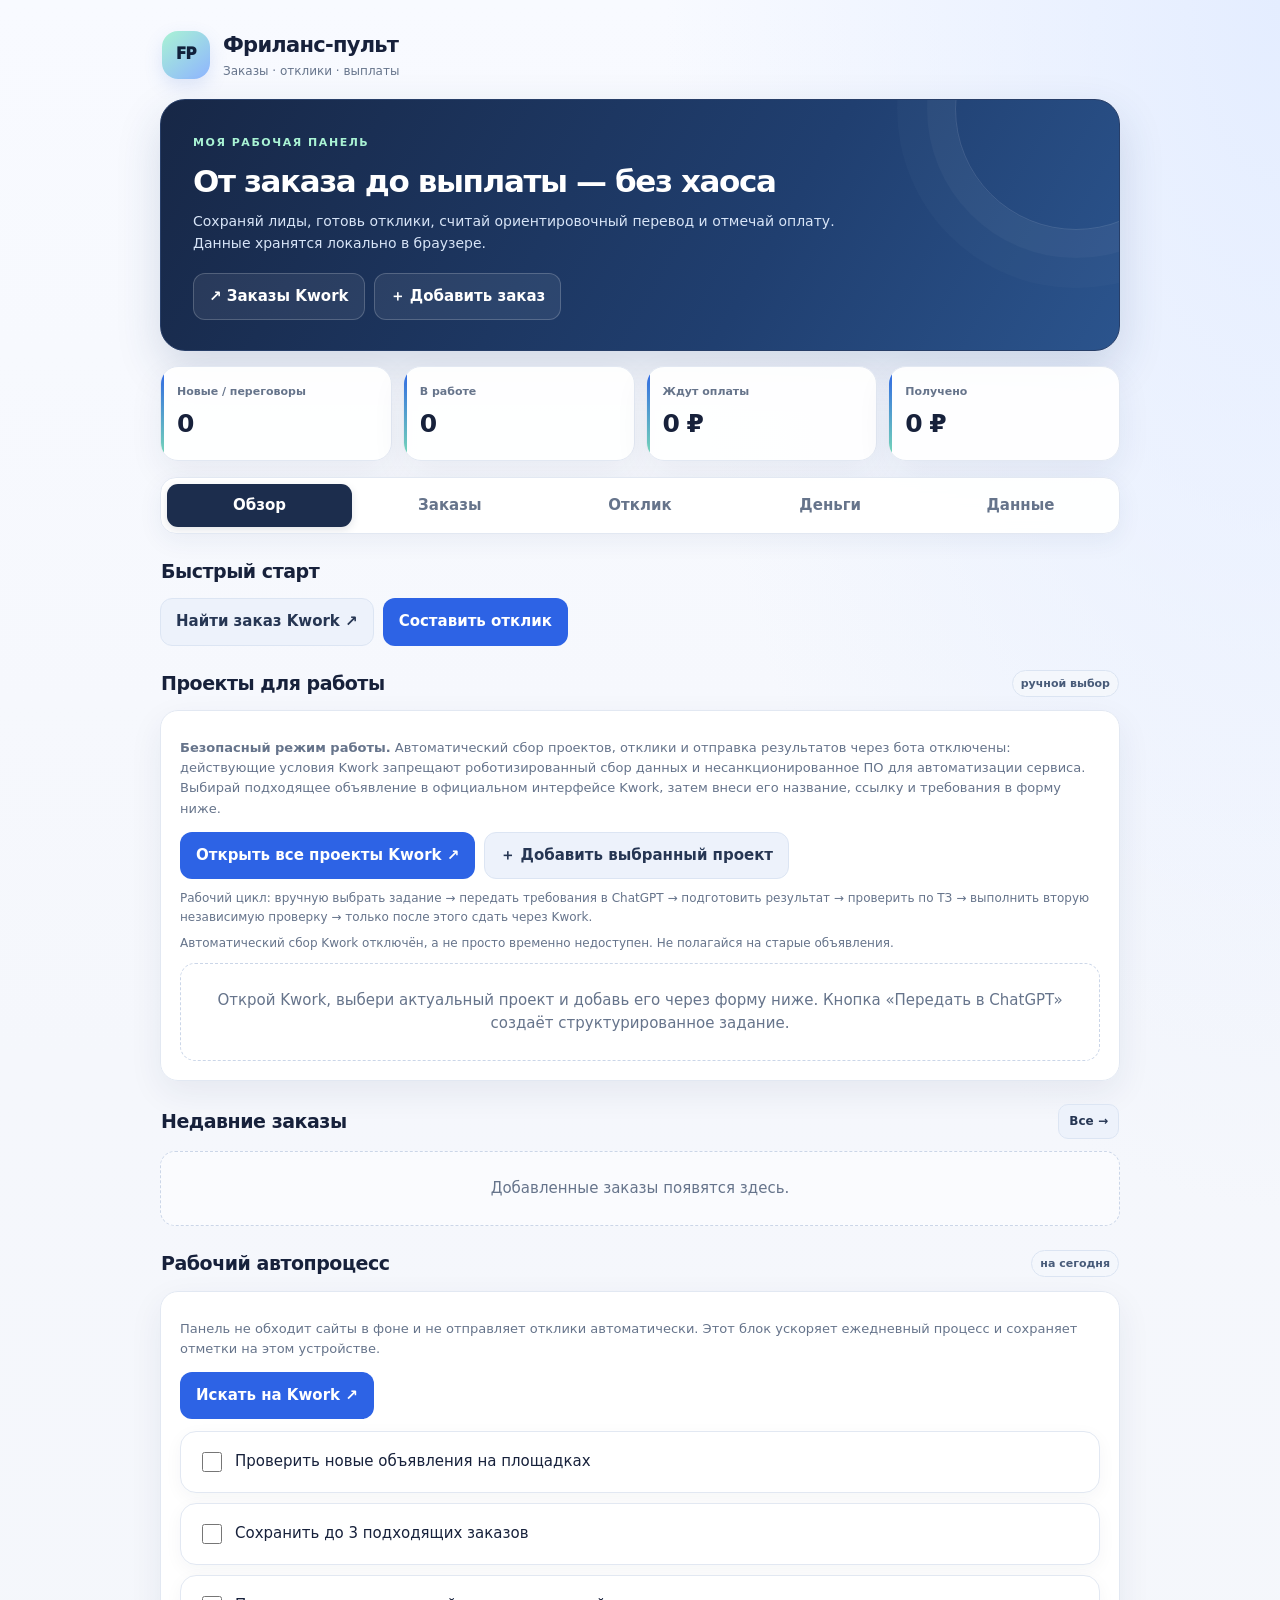
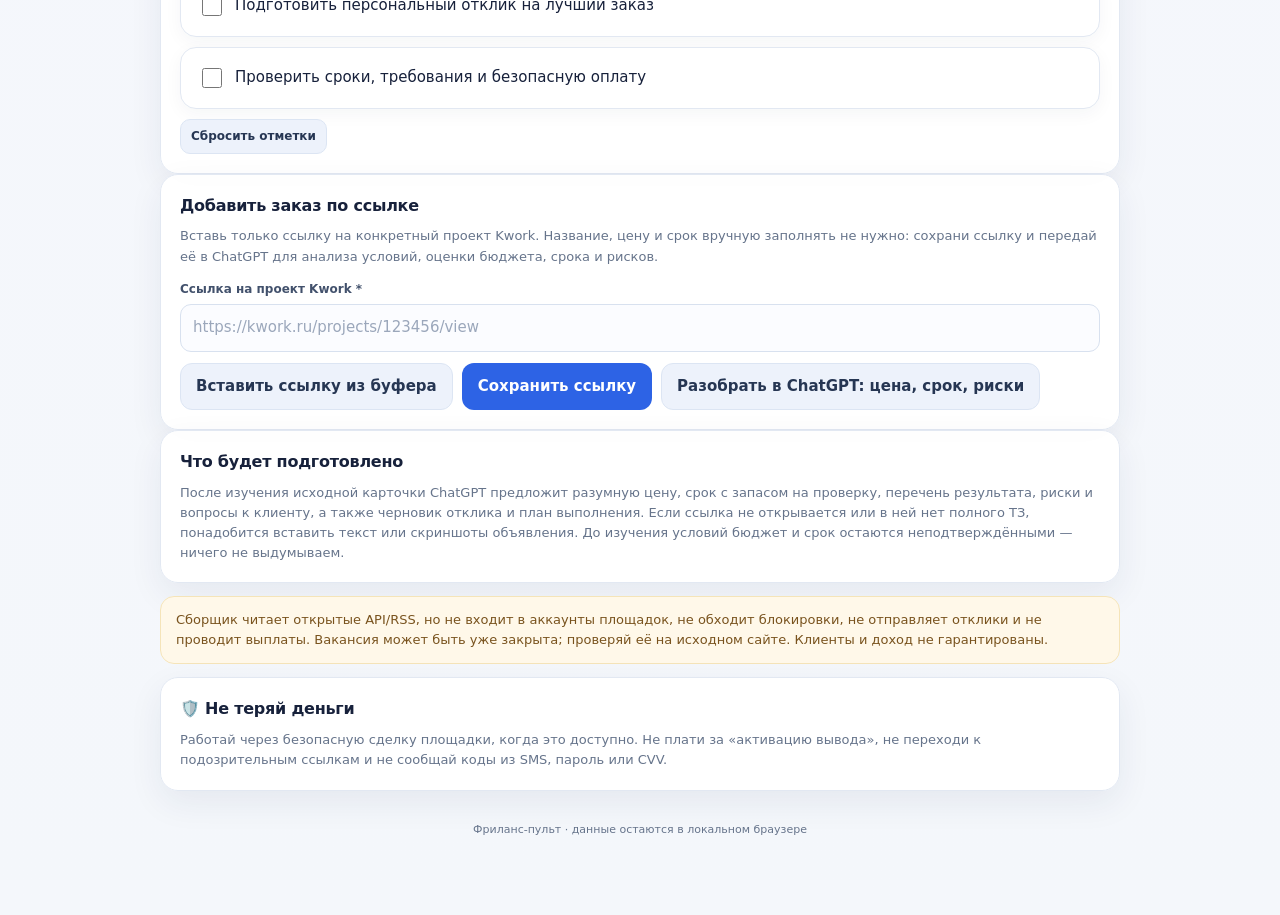
==== freelance-pult/index.html @ 87638623 "Make dashboard actions focus the link-only intake" ====
<!doctype html>
<html lang="ru"><head>
<meta charset="utf-8"><meta name="viewport" content="width=device-width,initial-scale=1,viewport-fit=cover">
<meta name="theme-color" content="#f5f7fc"><meta name="description" content="Локальный учет фриланс-заказов, откликов и выплат.">
<link rel="manifest" href="./manifest.webmanifest"><title>Фриланс-пульт</title>
<style>
:root{color-scheme:light;--bg:#f5f7fc;--line:#e2e8f2;--text:#17213b;--muted:#66748b;--accent:#2d63e5;--mint:#a9f3d4;--shadow:0 12px 34px rgba(25,42,78,.07)}
*{box-sizing:border-box}html{scroll-behavior:smooth}body{margin:0;background:radial-gradient(ellipse at 100% 0%,#e4edff 0,transparent 34%),linear-gradient(180deg,#f8faff 0%,var(--bg) 42%,#f4f7fb 100%);color:var(--text);font:15px/1.55 system-ui,-apple-system,BlinkMacSystemFont,"Segoe UI",sans-serif;padding:16px 16px 72px;-webkit-font-smoothing:antialiased}
.wrap{max-width:960px;margin:auto}header{display:flex;align-items:center;gap:13px;padding:5px 2px 19px}.logo{display:grid;place-items:center;background:linear-gradient(140deg,#a9f3d4,#8eb4ff);color:#11213c;font-weight:950;letter-spacing:-.04em;border-radius:16px;width:48px;height:48px;box-shadow:0 7px 18px #527bd52b}h1{font-size:21px;letter-spacing:-.035em;margin:0;font-weight:850}header small,.muted,.meta{color:var(--muted)}header small{display:block;font-size:12px}
.hero{position:relative;overflow:hidden;border:1px solid #273e68;background:linear-gradient(120deg,#172746 0%,#203f70 63%,#2b548d 100%);border-radius:25px;padding:clamp(20px,4vw,30px);color:#fff;box-shadow:0 18px 44px rgba(35,64,112,.17)}.hero:after{content:"";position:absolute;width:240px;height:240px;border-radius:50%;right:-78px;top:-112px;border:1px solid #ffffff20;box-shadow:0 0 0 28px #ffffff08,0 0 0 58px #ffffff05;pointer-events:none}.hero>*{position:relative;z-index:1}.hero small{color:var(--mint);letter-spacing:.14em;font-weight:850;font-size:11px}.hero h2{font-size:clamp(23px,4vw,31px);letter-spacing:-.045em;line-height:1.16;max-width:620px;margin:11px 0}.hero p{color:#d7e4f7;max-width:660px;margin:0 0 18px;font-size:14px}
.btn,button,a.btn{border:1px solid transparent;border-radius:12px;padding:11px 15px;background:var(--accent);color:#fff;font-weight:760;text-decoration:none;display:inline-flex;align-items:center;justify-content:center;gap:7px;cursor:pointer;min-height:42px;font:inherit;font-weight:760;transition:transform .16s ease,box-shadow .16s ease,background .16s ease}.btn:hover,button:hover,a.btn:hover{transform:translateY(-1px);box-shadow:0 6px 16px #1e3c7220}.secondary{background:#edf2fb!important;border:1px solid #dce5f3!important;color:#263653!important}.hero .secondary{background:#ffffff12!important;border-color:#ffffff32!important;color:#fff!important}.danger{background:#fff0f1!important;border:1px solid #ffd8dc!important;color:#a42a3b!important}.small{padding:7px 10px!important;min-height:33px!important;font-size:12px!important;border-radius:10px!important}.actions{display:flex;gap:9px;flex-wrap:wrap;align-items:center}
.stats{display:grid;grid-template-columns:repeat(4,1fr);gap:11px;margin:15px 0}.stat,.card{border:1px solid var(--line);background:rgba(255,255,255,.94);border-radius:18px;padding:16px;min-width:0;box-shadow:var(--shadow)}.stat{position:relative;overflow:hidden}.stat:before{content:"";position:absolute;left:0;top:0;bottom:0;width:3px;background:linear-gradient(180deg,var(--accent),#79dcb6)}.stat small{display:block;font-size:11px;font-weight:700;color:var(--muted)}.stat b{display:block;font-size:clamp(19px,3vw,25px);letter-spacing:-.04em;margin-top:5px;overflow-wrap:anywhere}
.nav{display:flex;gap:5px;overflow:auto;position:sticky;top:7px;z-index:5;background:#fffffff0;backdrop-filter:blur(14px);border:1px solid #e2e8f2;border-radius:16px;padding:6px;margin:16px 0 19px;box-shadow:0 7px 24px #263d6810;scrollbar-width:none}.nav::-webkit-scrollbar{display:none}.nav button{background:transparent;color:var(--muted);white-space:nowrap;flex:1;padding:10px 8px;border-radius:11px;font-weight:760;min-height:40px;border:0}.nav button.active{background:#1c2d4d;color:#fff;box-shadow:0 3px 8px #17274620}.page{display:none}.page.active{display:block;animation:fadeIn .22s ease both}@keyframes fadeIn{from{opacity:.65;transform:translateY(3px)}to{opacity:1;transform:translateY(0)}}
.heading{display:flex;justify-content:space-between;align-items:center;gap:10px;margin:23px 1px 12px}.heading h2{font-size:19px;letter-spacing:-.025em;margin:0;font-weight:820}.card h3{font-size:16px;letter-spacing:-.015em;margin:0 0 8px}.card p{font-size:13px;color:var(--muted);margin:8px 0 13px}.card p:last-child{margin-bottom:0}.field{display:flex;flex-direction:column;gap:6px;margin:11px 0}.field label{font-size:12px;font-weight:800;color:#42516c}
input,select,textarea{width:100%;padding:11px 12px;border-radius:11px;border:1px solid #d8e1ef;background:#fbfcff;color:var(--text);font:inherit;min-width:0;outline:none;transition:border-color .15s,box-shadow .15s}input::placeholder,textarea::placeholder{color:#9ba7bb}input:focus,select:focus,textarea:focus{border-color:#6a91ef;box-shadow:0 0 0 3px #2d63e51c;background:white}input[type=checkbox]{accent-color:var(--accent)}textarea{min-height:110px;resize:vertical}.row{display:grid;grid-template-columns:1fr 1fr;gap:12px}
.list{display:grid;gap:10px}.item{border:1px solid var(--line);background:#fff;border-radius:16px;padding:15px;box-shadow:0 5px 18px rgba(25,42,78,.045)}.item h3{margin:0 0 4px;font-size:15px;line-height:1.42;letter-spacing:-.015em}.item p{font-size:13px;color:var(--muted);margin:10px 0}.top{display:flex;justify-content:space-between;gap:10px;align-items:flex-start}.meta{font-size:12px;line-height:1.5}.badge{display:inline-flex;align-items:center;border:1px solid #dbe4f2;border-radius:99px;background:#f4f7fc;color:#485b79;font-size:11px;font-weight:750;padding:4px 8px;white-space:nowrap}.note{font-size:13px;color:#79531e;background:#fff8e9;border:1px solid #f5e4b9;border-radius:14px;padding:13px 15px;margin:13px 0}.good{color:#176345;background:#eafaf3;border:1px solid #bcebd6}.empty{padding:25px 14px;text-align:center;border:1px dashed #cbd6e8;border-radius:15px;color:var(--muted);background:#ffffff80}.subnav{display:flex;gap:7px;flex-wrap:wrap;margin:10px 0}.moneyResult{font-size:14px;line-height:1.9}.moneyResult strong{display:block;font-size:25px;letter-spacing:-.035em;color:#176c50}.service{white-space:pre-wrap;color:#42516c;font-size:14px}.footer{text-align:center;color:var(--muted);font-size:11px;margin:30px 0 5px}.hide{display:none!important}.divider{height:1px;background:var(--line);margin:17px 0}#jobsFeedMeta,#jobsAlertsStatus{line-height:1.55}
@media(min-width:760px){body{padding-top:24px}.hero{padding:30px 32px}.card{padding:19px}.item{padding:17px}}
@media(max-width:620px){body{padding:10px 11px 44px;font-size:14px}.wrap{max-width:100%}header{padding:4px 2px 15px}.logo{width:44px;height:44px;border-radius:14px}.stats{grid-template-columns:1fr 1fr;gap:9px;margin:12px 0}.stat{padding:13px}.nav{top:4px;margin:12px 0 16px;border-radius:14px}.nav button{font-size:12px;padding:9px 7px;flex:0 0 auto}.hero{border-radius:21px;padding:21px 18px}.hero h2{font-size:24px}.hero p{font-size:13px}.row{grid-template-columns:1fr 1fr;gap:9px}.heading{align-items:center;margin-top:21px}.heading h2{font-size:18px}.card{padding:14px;border-radius:16px}.item{padding:13px}.top{gap:7px}.badge{font-size:10px;padding:4px 7px}.actions{gap:7px}.actions button,.actions a.btn{flex:0 0 auto}.item .subnav select{max-width:100%;width:auto}.moneyResult strong{font-size:23px}}
@media(max-width:390px){.row{grid-template-columns:1fr}.nav{gap:2px;padding:4px}.nav button{padding:9px 6px}.hero .actions{align-items:stretch}.hero .actions>*{flex:1}.stat b{font-size:19px}.top{flex-direction:column}}
@media(prefers-reduced-motion:reduce){*,*:before,*:after{scroll-behavior:auto!important;animation-duration:.01ms!important;transition-duration:.01ms!important}}
</style></head><body><main class="wrap">
<header><div class="logo">FP</div><div><h1>Фриланс-пульт</h1><small>Заказы · отклики · выплаты</small></div></header>
<section class="hero"><small>МОЯ РАБОЧАЯ ПАНЕЛЬ</small><h2>От заказа до выплаты — без хаоса</h2><p>Сохраняй лиды, готовь отклики, считай ориентировочный перевод и отмечай оплату. Данные хранятся локально в браузере.</p><div class="actions"><a class="btn secondary" href="https://kwork.ru/projects" target="_blank" rel="noopener">↗ Заказы Kwork</a><button class="secondary" onclick="focusQuickLink()">＋ Добавить заказ</button></div></section>
<div class="stats"><div class="stat"><small>Новые / переговоры</small><b id="sNew">0</b></div><div class="stat"><small>В работе</small><b id="sActive">0</b></div><div class="stat"><small>Ждут оплаты</small><b id="sWait">0 ₽</b></div><div class="stat"><small>Получено</small><b id="sPaid">0 ₽</b></div></div>
<nav class="nav"><button class="active" data-tab="home">Обзор</button><button data-tab="orders">Заказы</button><button data-tab="reply">Отклик</button><button data-tab="money">Деньги</button><button data-tab="more">Данные</button></nav>
<section id="p-home" class="page active">
<div class="heading"><h2>Быстрый старт</h2></div><div class="actions"><a class="btn secondary" href="https://kwork.ru/projects" target="_blank" rel="noopener">Найти заказ Kwork ↗</a><button onclick="go('reply')">Составить отклик</button></div>
<div class="heading"><h2>Проекты для работы</h2><span id="jobsFeedStatus" class="badge">ручной выбор</span></div>
<div class="card"><p><b>Безопасный режим работы.</b> Автоматический сбор проектов, отклики и отправка результатов через бота отключены: действующие условия Kwork запрещают роботизированный сбор данных и несанкционированное ПО для автоматизации сервиса. Выбирай подходящее объявление в официальном интерфейсе Kwork, затем внеси его название, ссылку и требования в форму ниже.</p>
<div class="actions"><a class="btn" href="https://kwork.ru/projects" target="_blank" rel="noopener">Открыть все проекты Kwork ↗</a><button class="secondary" onclick="focusQuickLink()">＋ Добавить выбранный проект</button></div>
<div id="jobsAlertsStatus" class="meta" style="margin-top:10px">Рабочий цикл: вручную выбрать задание → передать требования в ChatGPT → подготовить результат → проверить по ТЗ → выполнить вторую независимую проверку → только после этого сдать через Kwork.</div>
<div id="jobsFeedMeta" class="meta" style="margin-top:8px">Автоматическая лента остановлена; ранее сохранённые объявления не считаются актуальными.</div>
<div id="liveJobs" class="list" style="margin-top:10px"><div class="empty">Новые проекты не загружаются автоматически. Открой Kwork и выбери конкретное задание.</div></div></div>
<div class="heading"><h2>Недавние заказы</h2><button class="secondary small" onclick="go('orders')">Все →</button></div><div id="recent" class="list"></div>
<div class="heading"><h2>Рабочий автопроцесс</h2><span class="badge">на сегодня</span></div>
<div class="card"><p>Панель не обходит сайты в фоне и не отправляет отклики автоматически. Этот блок ускоряет ежедневный процесс и сохраняет отметки на этом устройстве.</p>
<div class="actions"><a class="btn" href="https://kwork.ru/projects" target="_blank" rel="noopener">Искать на Kwork ↗</a></div>
<div id="dailySteps" class="list" style="margin-top:12px"></div><div class="actions" style="margin-top:10px"><button class="secondary small" onclick="resetDaily()">Сбросить отметки</button></div></div>
<div class="card"><h3>Добавить заказ по ссылке</h3><p>Вставь только ссылку на конкретный проект Kwork. Название, цену и срок вручную заполнять не нужно: сохрани ссылку и передай её в ChatGPT для анализа условий, оценки бюджета, срока и рисков.</p>
<div class="field"><label>Ссылка на проект Kwork *</label><input id="quickLink" type="url" inputmode="url" autocomplete="url" placeholder="https://kwork.ru/projects/123456/view"></div>
<div class="actions"><button class="secondary" onclick="pasteJobClipboard()">Вставить ссылку из буфера</button><button onclick="quickSave()">Сохранить ссылку</button><button class="secondary" onclick="quickAnalyzeLink()">Разобрать в ChatGPT: цена, срок, риски</button></div>
<div id="jobAnalysis" class="hide" style="margin-top:12px"></div></div>
<div class="card"><h3>Что будет подготовлено</h3><p>После изучения исходной карточки ChatGPT предложит разумную цену, срок с запасом на проверку, перечень результата, риски и вопросы к клиенту, а также черновик отклика и план выполнения. Если ссылка не открывается или в ней нет полного ТЗ, понадобится вставить текст или скриншоты объявления. До изучения условий бюджет и срок остаются неподтверждёнными — ничего не выдумываем.</p></div>
<div class="note">Сборщик читает открытые API/RSS, но не входит в аккаунты площадок, не обходит блокировки, не отправляет отклики и не проводит выплаты. Вакансия может быть уже закрыта; проверяй её на исходном сайте. Клиенты и доход не гарантированы.</div>
<div class="card"><h3>🛡️ Не теряй деньги</h3><p>Работай через безопасную сделку площадки, когда это доступно. Не плати за «активацию вывода», не переходи к подозрительным ссылкам и не сообщай коды из SMS, пароль или CVV.</p></div>
</section>
<section id="p-orders" class="page"><div class="heading"><div><h2>Мои заказы</h2><div class="meta">Автосохранение на устройстве</div></div><button onclick="focusQuickLink()">＋ Ссылка</button></div>
<div id="formbox" class="card hide"><h3 id="formtitle">Добавить лид</h3><form id="orderform"><input id="oid" type="hidden"><input id="title" type="hidden">
<div class="row"><div class="field"><label>Площадка</label><select id="platform"><option>Kwork</option><option>Himalayas</option><option>Jobicy</option><option>Remote OK</option><option>We Work Remotely</option><option>Прямой клиент</option><option>Другое</option></select></div><div class="field"><label>Статус</label><select id="status"><option value="new">Новый лид</option><option value="sent">Отклик отправлен</option><option value="talk">Переговоры</option><option value="active">В работе</option><option value="wait">Ждёт оплату</option><option value="paid">Оплачен</option><option value="lost">Не состоялся</option></select></div></div>
<div class="row"><div class="field"><label>Сумма, ₽</label><input id="price" type="number" min="0" step="1" placeholder="1000"></div><div class="field"><label>Срок</label><input id="due" type="text" placeholder="3 дня или 2026-10-25"></div></div>
<div class="field"><label>Ссылка на проект *</label><input id="link" type="url" required placeholder="https://kwork.ru/projects/123456/view"></div><div class="field"><label>Требования / заметки</label><textarea id="notes" placeholder="Объём, формат, что согласовано"></textarea></div>
<div class="card" style="box-shadow:none;background:#f7f9fe"><h3>Контроль качества перед сдачей</h3><p>Отмечай только после фактического выполнения проверки. Переход к статусу «Ждёт оплату» или «Оплачен» заблокируется, пока не пройдены оба этапа.</p>
<label style="display:flex;gap:10px;align-items:flex-start;margin:10px 0"><input id="qaFirst" type="checkbox" style="width:18px;height:18px;flex:0 0 auto;margin-top:3px"><span><b>Проверка № 1 — соответствие ТЗ</b><br><small class="muted">Все пункты требований выполнены; факты и расчёты сверены; допущения обозначены.</small></span></label>
<label style="display:flex;gap:10px;align-items:flex-start;margin:10px 0"><input id="qaSecond" type="checkbox" style="width:18px;height:18px;flex:0 0 auto;margin-top:3px"><span><b>Проверка № 2 — независимая финальная проверка</b><br><small class="muted">Орфография, ссылки, формат и открытие файлов, полнота комплекта и отсутствие лишних персональных данных проверены повторно.</small></span></label></div>
<div class="actions"><button>Сохранить</button><button class="secondary" type="button" onclick="formClose()">Отмена</button></div></form></div>
<div class="field"><label>Поиск по заказам</label><input id="orderSearch" type="search" autocomplete="off" placeholder="Название, заметки, площадка…" oninput="renderOrders()"></div><div class="field"><label>Фильтр по статусу</label><select id="filter" onchange="renderOrders()"><option value="all">Все заказы</option><option value="open">Активные</option><option value="wait">Ждут оплаты</option><option value="paid">Оплаченные</option></select></div><div id="orders" class="list"></div></section>
<section id="p-reply" class="page"><div class="heading"><div><h2>Конструктор отклика</h2><div class="meta">Черновик для ручной проверки</div></div></div><div class="card"><div class="field"><label>Название задачи</label><input id="rtitle" placeholder="Описание товаров"></div><div class="field"><label>Текст заказа *</label><textarea id="job" placeholder="Вставь описание задания; убери личные данные клиента"></textarea></div><div class="row"><div class="field"><label>Цена, ₽ (по желанию)</label><input id="rprice" type="number" min="0" placeholder="500"></div><div class="field"><label>Срок</label><input id="rdue" placeholder="Например, 1 день"></div></div><div class="actions"><button onclick="makeReply()">Подготовить отклик</button><button class="secondary" onclick="makeWorkPlan()">План работы</button><button class="secondary" onclick="makePrompt()">Промпт для ChatGPT</button></div></div>
<div id="replybox" class="card hide"><div class="field"><label>Редактируемый текст</label><textarea id="reply" style="min-height:230px"></textarea></div><div class="actions"><button onclick="copy('reply')">Копировать отклик</button><button class="secondary" onclick="saveDraft()">Сохранить черновик</button></div></div>
<div id="planbox" class="card hide"><div class="field"><label>Черновой план выполнения (шаблонный; уточни объём и требования у клиента)</label><textarea id="plantext" style="min-height:300px"></textarea></div><div class="actions"><button onclick="copy('plantext')">Копировать план</button><button class="secondary" onclick="savePlanDraft()">Сохранить план</button></div></div>
<div id="promptbox" class="card hide"><p>Скопируй промпт и вставь в ChatGPT для анализа плана и отклика.</p><div class="field"><textarea id="prompt" style="min-height:220px"></textarea></div><div class="actions"><button onclick="copy('prompt')">Копировать промпт</button><a class="btn secondary" href="https://chatgpt.com/" target="_blank" rel="noopener">Открыть ChatGPT ↗</a></div></div>
<div class="note">Здесь нет встроенного подключения к модели: «Промпт для ChatGPT» подготавливает текст для отдельного чата. Никогда не выдумывай опыт, гарантии или портфолио.</div>
<div class="heading"><h2>Сохранённые черновики и планы</h2></div><div id="drafts" class="list"></div></section>
<section id="p-money" class="page"><div class="heading"><h2>Калькулятор чистого дохода</h2></div><div class="card">
<div class="field"><label>Сумма заказа, ₽</label><input id="gross" type="number" min="0" value="1000" oninput="calc()"></div>
<div class="field"><label>Комиссия площадки, % (введи ставку из аккаунта)</label><input id="platformfee" type="number" min="0" max="100" step="0.1" value="0" oninput="calc()"></div>
<div class="field"><label>Комиссия выплаты (по условиям твоей площадки)</label><select id="cardtype" onchange="calc()"><option value="custom">Своя ставка: комиссия и минимум из аккаунта</option><option value="none">Без комиссии выплаты</option></select></div>
<div id="customPayoutFields" class="row hide"><div class="field"><label>Своя комиссия выплаты, %</label><input id="customPayoutPct" type="number" min="0" max="100" step="0.1" value="0" oninput="calc()"></div><div class="field"><label>Минимальная комиссия выплаты, ₽</label><input id="customPayoutMin" type="number" min="0" step="1" value="0" oninput="calc()"></div></div>
<div class="row"><div class="field"><label>Дополнительные удержания / налог, % (если применимо)</label><input id="otherfee" type="number" min="0" max="100" step="0.1" value="0" oninput="calc()"></div><div class="field"><label>Оценка часов на задачу</label><input id="esthours" type="number" min="0" step="0.5" value="2" oninput="calc()"></div></div>
<div class="moneyResult" id="calcresult"></div><p class="meta">Оценка, не бухгалтерский расчёт. В реальности база комиссий, налоги, минимумы и доступный способ вывода зависят от площадки, статуса исполнителя и показанных тебе условий. Не считай способ выплаты подтверждённым, пока он не доступен в собственном аккаунте.</p></div>
<div class="heading"><h2>Учёт поступлений</h2></div><div class="card" id="summary"></div><div id="moneyorders" class="list"></div>
<div class="card"><h3>Что удалось проверить по правилам площадок</h3><p>Комиссии и способы вывода зависят от площадки, типа аккаунта и доступных платёжных методов. Уточняй их в своём аккаунте перед началом работы.</p><p>В официальных материалах Kwork подтверждались вывод через СБП и банковскую карту; в ответе поддержки от 6 марта 2026 года карта МИР названа доступной. При этом точные способы и комиссия зависят от партнёра и отображаются в разделе «Финансы» перед подтверждением. Проверь, что метод доступен именно твоему аккаунту.</p><div class="actions"><a class="btn secondary small" href="https://kwork.ru/terms_of_service" target="_blank" rel="noopener">Условия Kwork ↗</a></div><p class="meta">Проверено по официальным страницам 23 октября 2026 года. Условия могут меняться.</p></div></section>
<section id="p-more" class="page"><div class="heading"><h2>Настройки и данные</h2></div><div class="card"><h3>Профиль для честных откликов</h3><p>Заполни только правдивые сведения. Они хранятся на этом устройстве и используются для персонализации черновиков. Пустые поля не превращаются в выдуманный опыт.</p>
<div class="field"><label>Навыки, которыми действительно владеешь</label><textarea id="profileSkills" placeholder="Например: грамотный русский, Google Docs, базовые таблицы"></textarea></div>
<div class="field"><label>Релевантный опыт (если есть)</label><textarea id="profileExperience" placeholder="Коротко, конкретно; можно оставить пустым"></textarea></div>
<div class="field"><label>Портфолио / пример работы (необязательно)</label><input id="profilePortfolio" type="url" placeholder="https://..."></div>
<div class="field"><label>Языки</label><input id="profileLanguages" placeholder="Например: русский — свободно"></div>
<div class="field"><label>Доступность и ограничения</label><input id="profileAvailability" placeholder="Например: только Android, 2–3 часа в день"></div>
<div class="actions"><button onclick="saveProfile()">Сохранить профиль</button><button class="secondary" onclick="clearProfile()">Очистить профиль</button></div><div id="profileStatus" class="meta" style="margin-top:8px"></div></div>
<div class="card"><h3>Проверка доступности и выплат</h3><p>Перед откликом/согласием проверь каждый пункт именно на целевой площадке. Чек-лист хранится локально на этом телефоне; галочки не означают, что площадка проверена автоматически.</p><div id="payoutChecklist" class="list"></div><div class="actions" style="margin-top:10px"><button class="secondary small" onclick="resetPayoutChecks()">Сбросить проверки</button></div></div><div class="heading"><h2>Резервная копия</h2></div><div class="grid card"><h3>Экспорт</h3><p>Сохрани заказы и черновики JSON-файлом.</p><button onclick="exportData()">Скачать резервную копию</button><div class="divider"></div><h3>Импорт</h3><input id="file" type="file" accept="application/json"><button class="secondary" onclick="importData()">Загрузить JSON</button></div>
<div class="card"><h3>Тексты услуг для профиля</h3><p class="service" id="services"></p><button class="secondary" onclick="copyServices()">Копировать тексты услуг</button></div>
<div class="card"><h3>Установка на Android</h3><p>После публикации по HTTPS открой сайт в Chrome → меню ⋮ → «Добавить на главный экран» или «Установить приложение». Данные локальные и автоматически не синхронизируются между телефонами. Экспортируй резервную копию время от времени.</p></div>
<div class="card"><h3>Очистить данные</h3><p>Это удалит все лиды и черновики с текущего устройства.</p><button class="danger" onclick="clearData()">Удалить локальные данные</button></div>
<div class="note">Не сохраняй здесь пароли, реквизиты карты, CVV, SMS-коды или документы клиентов.</div></section>
<footer class="footer">Фриланс-пульт · данные остаются в локальном браузере</footer></main>
<script>
const KEY="fpult_v1", labels={new:"Новый лид",sent:"Отклик отправлен",talk:"Переговоры",active:"В работе",wait:"Ждёт оплату",paid:"Оплачен",lost:"Не состоялся"};
const serviceText="1. Описания товаров — от 500 ₽, цена зависит от объёма. Подготовлю описания по характеристикам, проверю структуру и читаемость.\n\n2. Пост для соцсетей — от 500 ₽, цена зависит от задачи. Подготовлю черновик по брифу и проверю соответствие нужному тону.\n\n3. Структура презентации — от 1 000 ₽, цена зависит от числа слайдов. Организую материал в логичную структуру; формат и объём согласуем заранее.";
let db=readDB();function readDB(){try{return JSON.parse(localStorage.getItem(KEY))||{orders:[],drafts:[]}}catch(e){return{orders:[],drafts:[]}}}function save(){localStorage.setItem(KEY,JSON.stringify(db));renderAll()}function uid(){return Date.now().toString(36)+Math.random().toString(36).slice(2,7)}function rub(v){return (Number(v)||0).toLocaleString("ru-RU",{maximumFractionDigits:0})+" ₽"}function esc(s){return String(s??"").replace(/[&<>"']/g,c=>({"&":"&amp;","<":"&lt;",">":"&gt;",'"':"&quot;","'":"&#39;"}[c]))}function safeurl(s){try{let u=new URL(s);return /^https?:$/.test(u.protocol)?u.href:""}catch(e){return""}}
function go(t){document.querySelectorAll(".page").forEach(e=>e.classList.toggle("active",e.id==="p-"+t));document.querySelectorAll("[data-tab]").forEach(e=>e.classList.toggle("active",e.dataset.tab===t));scrollTo({top:0,behavior:"smooth"});renderAll()}document.querySelectorAll("[data-tab]").forEach(b=>b.onclick=()=>go(b.dataset.tab));
function formOpen(o=null){
 document.getElementById("formbox").classList.remove("hide");
 document.getElementById("formtitle").textContent=o?"Изменить заказ":"Добавить лид";
 const vals={oid:o?.id||"",title:o?.title||"",platform:o?.platform||"Другое",status:o?.status||"new",price:o?.price||"",due:o?.due||"",link:o?.link||"",notes:o?.notes||""};
 Object.entries(vals).forEach(([k,v])=>document.getElementById(k).value=v);
 document.getElementById("qaFirst").checked=!!o?.qaFirst;
 document.getElementById("qaSecond").checked=!!o?.qaSecond;
}
function formClose(){document.getElementById("formbox").classList.add("hide");document.getElementById("orderform").reset();document.getElementById("oid").value=""}
document.getElementById("orderform").onsubmit=e=>{
 e.preventDefault();
 const old=document.getElementById("oid").value,existing=db.orders.find(x=>x.id===old);
 const link=safeurl(document.getElementById("link").value.trim());
 if(!link){alert("Вставь корректную ссылку на проект.");return}
 const status=document.getElementById("status").value,qaFirst=document.getElementById("qaFirst").checked,qaSecond=document.getElementById("qaSecond").checked;
 if(["wait","paid"].includes(status)&&!["wait","paid"].includes(existing?.status)&&!(qaFirst&&qaSecond)){
  alert("Перед отметкой о сдаче/оплате пройди обе проверки качества: по ТЗ и повторную финальную.");return;
 }
 const o={id:old||uid(),title:existing?.title||titleFromLink(link),platform:document.getElementById("platform").value,status,price:+document.getElementById("price").value||0,due:document.getElementById("due").value,link,notes:document.getElementById("notes").value.trim(),qaFirst,qaSecond};
 const i=db.orders.findIndex(x=>x.id===old);i<0?db.orders.unshift(o):db.orders[i]=o;
 formClose();save();
};
function card(o){let u=safeurl(o.link),a=o.fit!==undefined?'<span class="badge">Подходящее совпадение: '+esc(o.fit)+'%</span> '+(o.risks&&o.risks.length?'<span class="badge">'+esc(o.risks.length)+' предупрежд.</span>':''):"";return '<article class="item"><div class="top"><div><h3>'+esc(o.title)+'</h3><div class="meta">'+esc(o.platform)+(o.due?" · срок: "+esc(o.due):"")+'</div></div><span class="badge">'+esc(labels[o.status])+'</span></div>'+(a?'<div class="subnav">'+a+'</div>':"")+'<p>'+esc(o.notes||"Заметок нет.")+'</p>'+(o.risks&&o.risks.length?'<p class="meta">Предупреждения: '+esc(o.risks.join("; "))+'</p>':"")+'<div class="meta" style="margin:10px 0">Проверка № 1: '+(o.qaFirst?'✅ пройдена':'не отмечена')+' · Проверка № 2: '+(o.qaSecond?'✅ пройдена':'не отмечена')+'</div>'+'<b>'+rub(o.price)+'</b> '+(u?'<a href="'+esc(u)+'" target="_blank" rel="noopener">Открыть ↗</a>':"")+'<div class="subnav"><button class="secondary small" onclick="transferToChatGPT(\'order\',\''+o.id+'\')">Передать в ChatGPT ↗</button><button class="secondary small" onclick="formOpen(db.orders.find(x=>x.id===\''+o.id+'\'))">Изменить</button><select class="small" onchange="statusChange(\''+o.id+'\',this.value)">'+Object.entries(labels).map(([k,v])=>'<option value="'+k+'" '+(k===o.status?'selected':'')+'>'+v+'</option>').join("")+'</select><button class="danger small" onclick="delOrder(\''+o.id+'\')">Удалить</button></div></article>'}
function filtered(){let f=document.getElementById("filter")?.value||"all",q=(document.getElementById("orderSearch")?.value||"").trim().toLocaleLowerCase("ru");return db.orders.filter(o=>{let statusOk=f==="all"||(f==="open"&&["new","sent","talk","active"].includes(o.status))||(f==="wait"&&o.status==="wait")||(f==="paid"&&o.status==="paid");let hay=[o.title,o.notes,o.platform,o.link,o.due].join(" ").toLocaleLowerCase("ru");return statusOk&&(!q||hay.includes(q))})}
function renderOrders(){let a=filtered();document.getElementById("orders").innerHTML=a.length?a.map(card).join(""):'<div class="empty">Пока нет заказов. Добавь первый найденный проект.</div>'}
function statusChange(i,s){
 let o=db.orders.find(x=>x.id===i);if(!o)return;
 if(["wait","paid"].includes(s)&&!["wait","paid"].includes(o.status)&&!(o.qaFirst&&o.qaSecond)){
  alert("Сначала открой «Изменить» и отметь обе проверки качества после их фактического выполнения.");
  renderAll();return;
 }
 o.status=s;save();
}
function delOrder(i){if(confirm("Удалить заказ?")){db.orders=db.orders.filter(x=>x.id!==i);save()}}
function renderStats(){let count=s=>db.orders.filter(o=>s.includes(o.status));document.getElementById("sNew").textContent=count(["new","sent","talk"]).length;document.getElementById("sActive").textContent=count(["active"]).length;document.getElementById("sWait").textContent=rub(count(["wait"]).reduce((n,o)=>n+o.price,0));document.getElementById("sPaid").textContent=rub(count(["paid"]).reduce((n,o)=>n+o.price,0))}
function renderHome(){let a=db.orders.slice(0,3);document.getElementById("recent").innerHTML=a.length?a.map(card).join(""):'<div class="empty">Добавленные заказы появятся здесь.</div>'}
function getProfile(){try{return JSON.parse(localStorage.getItem("fpult_profile_v1")||"{}")}catch(e){return {}}}
function loadProfile(){const p=getProfile();for(const [id,key] of [["profileSkills","skills"],["profileExperience","experience"],["profilePortfolio","portfolio"],["profileLanguages","languages"],["profileAvailability","availability"]]){const el=document.getElementById(id);if(el)el.value=p[key]||""}const st=document.getElementById("profileStatus");if(st)st.textContent=p.savedAt?"Локальный профиль сохранён: "+new Date(p.savedAt).toLocaleString("ru-RU"):"Профиль ещё не заполнен."}
function saveProfile(){const p={skills:document.getElementById("profileSkills").value.trim().slice(0,1200),experience:document.getElementById("profileExperience").value.trim().slice(0,1200),portfolio:document.getElementById("profilePortfolio").value.trim().slice(0,500),languages:document.getElementById("profileLanguages").value.trim().slice(0,300),availability:document.getElementById("profileAvailability").value.trim().slice(0,300),savedAt:new Date().toISOString()};if(p.portfolio&&!safeurl(p.portfolio)){alert("Ссылка на портфолио должна начинаться с http:// или https://.");return}localStorage.setItem("fpult_profile_v1",JSON.stringify(p));loadProfile();alert("Профиль сохранён только на этом устройстве. Черновики будут использовать его без выдумывания дополнительных фактов.")}
function clearProfile(){if(!confirm("Очистить локальный профиль исполнителя?"))return;localStorage.removeItem("fpult_profile_v1");loadProfile()}
function makeReply(){
 const title=document.getElementById("rtitle").value.trim(),job=document.getElementById("job").value.trim(),price=document.getElementById("rprice").value,due=document.getElementById("rdue").value;
 if(!job){alert("Вставь описание заказа.");return}
 const t=(title+" "+job).toLowerCase(),p=getProfile(),lines=[];
 let topic=/товар|описан|карточк|маркетплейс|каталог/.test(t)?"оформление карточек/каталога":/презентац|слайд|викторин/.test(t)?"подготовка презентации":/транскриб|расшифров|аудио|субтитр/.test(t)?"расшифровка аудио/видео":/таблиц|excel|spreadsheet|каталог компаний|ввод данных/.test(t)?"структурирование данных":/перевод|translation/.test(t)?"перевод":/пост|соцсет|контент/.test(t)?"подготовка контента":/текст|стать|редакт|коррект|рукопис|роман/.test(t)?"работа с текстом":"выполнение описанной задачи";
 lines.push("Здравствуйте!","Я внимательно посмотрел(а) задачу «"+(title||"ваш проект")+"» и понимаю её как "+topic+".");
 if(p.skills)lines.push("Релевантные навыки: "+p.skills+".");
 if(p.experience)lines.push("Подходящий опыт: "+p.experience+".");
 if(p.languages)lines.push("Языки: "+p.languages+".");
 if(p.portfolio)lines.push("Пример работы/портфолио: "+p.portfolio);
 if(p.availability)lines.push("Доступность: "+p.availability+".");
 const questions=/карточк|товар|каталог|маркетплейс/.test(t)?["Можно ли получить шаблон/пример одной карточки и перечень обязательных полей?","Сколько карточек и правок входит в согласованный объём?"]:
 /презентац|слайд|викторин/.test(t)?["В каком формате нужен итоговый файл и все ли элементы должны быть редактируемыми?","Есть ли пример и точные требования к экрану/размеру?"]:
 /транскриб|расшифров|аудио|субтитр/.test(t)?["Какова общая длительность и качество исходной записи?","Какой формат результата нужен: таймкоды, спикеры, субтитры или чистый текст?"]:
 /перевод|translation/.test(t)?["Какая языковая пара и примерный объём?","Требуются ли редактура носителем или оформление по конкретному стандарту?"]:
 /текст|стать|редакт|коррект|рукопис|роман/.test(t)?["Какой объём и формат правок ожидаются?","Есть ли редакционная инструкция, референс и критерии приёмки?"]:
 /таблиц|excel|каталог компаний|ввод данных/.test(t)?["Какие поля обязательны и откуда брать исходные данные?","Как проверяется точность и в каком формате сдавать результат?"]:
 ["Какой именно результат и формат сдачи вы ожидаете?","Есть ли пример готовой работы и критерии приёмки?"];
 lines.push("До начала предлагаю подтвердить объём, исходные материалы, критерии приёмки и число раундов правок. "+questions.join(" "));
 if(price)lines.push("Ориентир по стоимости: "+rub(price)+". Подтвержу сумму после согласования объёма.");
 if(due)lines.push("Предлагаемый срок: "+due+" после получения всех материалов и уточнения требований.");
 lines.push("Также заранее уточню безопасный способ оплаты через площадку и доступность выплаты для моего аккаунта. Начну после согласования задания и условий.");
 const profileNotice=document.getElementById("profileStatus");if(profileNotice&&!p.skills&&!p.experience)profileNotice.textContent="Профиль не содержит навыков/опыта: черновик намеренно не заявляет об этом. Можно заполнить поля в разделе «Данные».";
 document.getElementById("reply").value=lines.join("\n\n");document.getElementById("replybox").classList.remove("hide");
}
function makeWorkPlan(){
 const title=document.getElementById("rtitle").value.trim()||"Без названия",job=document.getElementById("job").value.trim();
 if(!job){alert("Вставь описание заказа.");return}
 const t=(title+"\n"+job).toLowerCase(),p=getProfile();
 let kind="универсальная задача";
 let steps=["Уточнить результат, формат сдачи и критерии приёмки.","Проверить исходные материалы, объём, дедлайн и доступность инструментов на Android.","Согласовать небольшой пример/первую часть до выполнения всей работы, если это уместно.","Выполнить задачу по утверждённой структуре и уточнять изменения объёма.","Проверить результат, назвать файлы понятно и передать только согласованные материалы."];
 let qc=["Все требования выполнены; непроверенные факты не придуманы.","Формат и объём соответствуют договорённости.","Проверены полнота, опечатки, ссылки, числа и единообразие.","Срок, приёмка и число правок зафиксированы на площадке."];
 let questions=["Каков полный объём и формат результата?","Как будет проверяться приёмка и сколько правок входит в стоимость?","Какие исходные материалы/доступы предоставит заказчик?","Какой способ оплаты и вывода доступен в аккаунте до начала работ?"];
 if(/текст|стать|копирайт|редакт|коррект|рукопис|роман|literary|editor|copywriter|content writer/.test(t)){
  kind="текст / редактура";
  steps=["Уточнить аудиторию, цель, объём, стиль, редакторскую инструкцию и формат сдачи.","Прочитать материалы и выделить структуру, факты и термины, которые нельзя исказить.","Составить план текста/правок и согласовать спорные места.","Подготовить или отредактировать текст, сохраняя исходный смысл и авторский стиль.","Отдельно проверить логику, повторы, орфографию, пунктуацию, имена и термины.","Передать чистовую версию и, если нужно, файл с изменениями; запросить приёмку."];
  qc=["Факты и цитаты не подменены догадками.","Соблюдены объём, стиль и структура.","Нет случайных повторов и опечаток.","Глубина правок соответствует согласованному заданию."];
  questions=["Есть ли исходный файл, гайд по стилю и пример результата?","Нужна корректура ошибок или глубокая редактура?","Какой общий объём и сколько фрагментов входит в бюджет?"];
 }else if(/карточк|товар|описан|маркетплейс|озон|wildberries|каталог/.test(t)){
  kind="карточки товаров / каталог";
  steps=["Согласовать шаблон одной позиции и обязательные поля.","Использовать только подтверждённые характеристики, не придумывая свойства товара.","Заполнить одну тестовую карточку и получить подтверждение формата.","Обработать остальные позиции единообразно, сверяя названия и характеристики с исходниками.","Проверить пропуски, дубликаты, ссылки и формат; передать список завершённых позиций."];
  qc=["Каждое утверждение подтверждается исходными данными.","Нет дубликатов и пропущенных обязательных полей.","Изображения и ссылки разрешены заказчиком.","Объём партии и способ загрузки согласованы."];
  questions=["Сколько карточек и какие обязательные поля?","Сдавать таблицу/тексты или загружать их в кабинет?","Есть ли шаблон и официальные исходники?","Можно ли сначала утвердить одну карточку?"];
 }else if(/презентац|слайд|викторин|touch.?screen/.test(t)){
  kind="презентация";
  steps=["Уточнить целевой экран, формат исходника и требование к редактируемости.","Собрать структуру слайдов, контент и правила интерактивности.","Согласовать пробный слайд до создания всей презентации.","Создать остальные слайды только после проверки нужных функций на доступном устройстве.","Проверить обрезку текста, читаемость, переходы и открытие итогового файла."];
  qc=["Читаемость проверена на предполагаемом размере экрана.","Интерактивность и редактируемость реально работают.","Итоговый файл открывается в согласованном приложении."];
  questions=["Какой точный формат нужен?","Нужна ли интерактивность/поддержка сенсорного экрана?","В какой программе заказчик будет открывать файл?"];
 }else if(/транскриб|расшифров|аудио|субтитр|transcription/.test(t)){
  kind="аудио / транскрибация";
  steps=["Уточнить язык, длительность, число говорящих, качество записи и формат.","Проверить короткий фрагмент и согласовать таймкоды/обозначения.","Расшифровать запись, отмечая неразборчивые места вместо догадок.","Сверить с исходной записью имена, числа, термины и смену говорящих.","Передать текст/субтитры в нужном формате."];
  qc=["Неясные места помечены вместо выдумывания.","Имена, числа и термины сверены с исходником.","Формат и таймкоды соответствуют требованиям."];
  questions=["Сколько минут записи и спикеров?","Нужны таймкоды, дословная запись или литературная правка?","Как заказчик будет проверять точность?"];
 }else if(/таблиц|excel|google sheets|ввод данных|data entry|spreadsheet|сбор данных/.test(t)){
  kind="таблицы / ввод данных";
  steps=["Согласовать заголовки, правила заполнения, формат дат/чисел и уникальность строк.","Проверить исходные источники и разрешённые поля.","Заполнить пробную выборку и получить одобрение.","Переносить данные партиями, фиксируя отсутствующие значения и вопросы.","Проверить дубликаты, типы, ссылки и выборочно сверить строки с первоисточником.","Передать таблицу с понятными названиями листов и коротким списком нерешённых вопросов."];
  qc=["Пропуски не заменены догадками; значения имеют источник.","Проверены дубликаты, формат колонок и ссылки.","Файл открывается на устройстве заказчика."];
  questions=["Какие колонки и сколько строк?","Нужно только переносить данные или проверять факты?","Какой исходный источник и формат сдачи?"];
 }else if(/перевод|translation|translator/.test(t)){
  kind="перевод";
  steps=["Подтвердить языковую пару, объём, аудиторию и терминологию.","Согласовать написание имён и специальных терминов.","Перевести материал, сохраняя смысл и форматирование.","Проверить точность, естественность и единообразие терминов.","Передать перевод и отдельно перечислить неоднозначные места."];
  qc=["Нет пропусков/добавлений и смысловых искажений.","Термины и имена единообразны.","Неоднозначности вынесены на подтверждение."];
  questions=["Какая языковая пара и объём?","Есть ли глоссарий и кто подтверждает спорные термины?","Требуется ли специальная/сертифицированная редактура?"];
 }
 const risky=/figma|photoshop|illustrator|autocad|premiere.?pro|after.?effects|solidworks|revit|blender|3ds.?max|touch.?screen|интерактивн.{0,12}(?:презентац|викторин)|десктоп|установить программу/.test(t);
 const source=(job.match(/https?:\/\/[^\s<>"']+/g)||[]).map(u=>u.replace(/[),.;]+$/,"")).find(u=>safeurl(u))||"не указана";
 const profileLine=[p.skills?"Навыки из профиля: "+p.skills:"",p.availability?"Доступность/ограничения: "+p.availability:""].filter(Boolean).join("\n");
 const lines=["ПЛАН ВЫПОЛНЕНИЯ — предварительный","Задача: "+title,"Тип: "+kind,"Ссылка в исходном тексте: "+source,"",
 "0. ДО ПРИНЯТИЯ: открой первоисточник и проверь, что заказ ещё открыт; проверь допуск из своей страны и реальный способ выплаты в аккаунте; согласуй цену, результат, срок, исходники, приёмку и количество правок. Не плати за регистрацию/разблокировку выплаты и не передавай банковские коды.",
 "1. ЭТАПЫ РАБОТЫ:",...steps.map((x,i)=>(i+1)+". "+x),"","2. КОНТРОЛЬ КАЧЕСТВА:",...qc.map(x=>"• "+x),"","3. ВОПРОСЫ ЗАКАЗЧИКУ:",...questions.map(x=>"• "+x),"",
 "4. ПЕРЕДАЧА: отправить согласованный результат в нужном формате через площадку, запросить подтверждение приёмки, обновить статус заказа и сохранить подтверждение оплаты.",
 "5. ПРИГОДНОСТЬ ДЛЯ ANDROID: "+(risky?"Высокий риск: инструмент или интерактивные функции могут требовать ПК. Не подтверждай срок, пока не проверишь, что весь результат достижим на Android.":"Проверь нужные приложения/форматы на Android до обещания срока."),
 profileLine,
 "Оценку времени нельзя надёжно посчитать без объёма и сложности. Это локальный план-шаблон, не гарантия выполнимости. Не делай объёмную бесплатную тестовую работу."].filter(Boolean);
 document.getElementById("plantext").value=lines.join("\n");document.getElementById("planbox").classList.remove("hide");
}
function savePlanDraft(){const plan=document.getElementById("plantext").value.trim();if(!plan){alert("Сначала подготовь план работы.");return}db.drafts.unshift({id:uid(),title:"План работы: "+(document.getElementById("rtitle").value.trim()||"заказ"),text:plan,created:new Date().toISOString(),kind:"plan"});save();alert("План сохранён в локальных черновиках на этом устройстве.")}
function makePrompt(){const job=document.getElementById("job").value.trim();if(!job){alert("Вставь описание заказа.");return}const p=getProfile();document.getElementById("prompt").value="Проанализируй фриланс-заказ. Не выдумывай опыт, факты или бюджет. Сначала оцени выполнимость с одного Android, нужные приложения и страновые/платёжные ограничения. Затем составь пошаговый план с проверкой результата, вопросами заказчику, рисками и форматом сдачи. В конце напиши короткий честный отклик без неподтверждённого опыта. Не отправляй отклик за меня.\nНазвание: "+(document.getElementById("rtitle").value||"не указано")+"\nЦена: "+(document.getElementById("rprice").value||"не указана")+"\nСрок: "+(document.getElementById("rdue").value||"не указан")+"\nПрофиль исполнителя (используй только эти данные): "+JSON.stringify(p)+"\n\nТекст заказа:\n"+job;document.getElementById("promptbox").classList.remove("hide")}
async function copy(id){let x=document.getElementById(id);try{await navigator.clipboard.writeText(x.value);alert("Скопировано.")}catch(e){x.focus();x.select();alert("Выделил текст — выбери «Копировать» в меню.")}}function saveDraft(){let t=document.getElementById("reply").value;if(!t)return;db.drafts.unshift({id:uid(),title:document.getElementById("rtitle").value||"Черновик отклика",text:t,created:new Date().toISOString()});save();alert("Черновик сохранён.")}
function openDraft(id){const d=db.drafts.find(x=>x.id===id);if(!d)return;go("reply");if(d.kind==="plan"&&document.getElementById("plantext")){document.getElementById("plantext").value=d.text;document.getElementById("planbox").classList.remove("hide")}else{document.getElementById("reply").value=d.text;document.getElementById("replybox").classList.remove("hide")}}
function renderDrafts(){const el=document.getElementById("drafts");el.innerHTML=db.drafts.length?db.drafts.map(d=>'<article class="item"><h3>'+esc(d.title)+'</h3><div class="meta">'+new Date(d.created).toLocaleString("ru-RU")+'</div><p>'+esc(d.text)+'</p><div class="actions"><button class="secondary small" onclick="openDraft(\''+d.id+'\')">Открыть</button><button class="danger small" onclick="delDraft(\''+d.id+'\')">Удалить</button></div></article>').join(""):'<div class="empty">Сохранённых черновиков и планов нет.</div>'}function delDraft(i){db.drafts=db.drafts.filter(x=>x.id!==i);save()}
function calc(){const n=Math.max(0,Number(document.getElementById("gross").value)||0),t=document.getElementById("cardtype").value,h=Math.max(0,Number(document.getElementById("esthours").value)||0),pf=Math.max(0,Math.min(100,Number(document.getElementById("platformfee").value)||0)),tf=Math.max(0,Math.min(100,Number(document.getElementById("otherfee").value)||0)),cp=Math.max(0,Math.min(100,Number(document.getElementById("customPayoutPct")?.value)||0)),cm=Math.max(0,Number(document.getElementById("customPayoutMin")?.value)||0);const custom=document.getElementById("customPayoutFields");if(custom)custom.classList.toggle("hide",t!=="custom");const platformCut=n*pf/100,afterPlatform=Math.max(0,n-platformCut),extraCut=afterPlatform*tf/100,cardBase=Math.max(0,afterPlatform-extraCut),rawCard=t==="foreign"?Math.max(185,cardBase*.03):t==="ru"?Math.max(30,cardBase*.017):t==="custom"?Math.max(cm,cardBase*cp/100):0,payoutCut=Math.min(cardBase,rawCard),net=Math.max(0,cardBase-payoutCut);document.getElementById("calcresult").innerHTML="Сумма заказа: <b>"+rub(n)+"</b><br>Комиссия площадки (сценарий): <b>"+rub(platformCut)+"</b><br>Дополнительные удержания (сценарий): <b>"+rub(extraCut)+"</b><br>Комиссия выплаты: <b>"+rub(payoutCut)+"</b><br>Ориентировочно поступит: <strong>"+rub(net)+"</strong><br>Оценка чистого дохода в час: <strong>"+(h>0?rub(net/h):"не рассчитана")+"/ч</strong>"}
function renderMoney(){let w=db.orders.filter(o=>o.status==="wait"),p=db.orders.filter(o=>o.status==="paid");document.getElementById("summary").innerHTML="Ожидают оплаты: <b>"+rub(w.reduce((n,o)=>n+o.price,0))+"</b><br>Отмечено полученным: <b>"+rub(p.reduce((n,o)=>n+o.price,0))+"</b>";let a=[...w,...p];document.getElementById("moneyorders").innerHTML=a.length?a.map(card).join(""):'<div class="empty">Нет заказов со статусом оплаты.</div>';calc()}
function exportData(){let b=new Blob([JSON.stringify(db,null,2)],{type:"application/json"}),a=document.createElement("a");a.href=URL.createObjectURL(b);a.download="freelance-pult-backup.json";a.click();URL.revokeObjectURL(a.href)}function importData(){let f=document.getElementById("file").files[0];if(!f){alert("Выбери JSON-файл.");return}let r=new FileReader();r.onload=()=>{try{let d=JSON.parse(r.result);if(!Array.isArray(d.orders)||!Array.isArray(d.drafts))throw 0;let oi=new Set(db.orders.map(o=>o.id)),di=new Set(db.drafts.map(o=>o.id));db.orders.push(...d.orders.filter(o=>!oi.has(o.id)));db.drafts.push(...d.drafts.filter(o=>!di.has(o.id)));save();alert("Импорт завершён.")}catch(e){alert("Файл не похож на резервную копию Фриланс-пульта.")}};r.readAsText(f)}function clearData(){if(confirm("Удалить все заказы и черновики с этого устройства?")){db={orders:[],drafts:[]};save()}}

const PAYOUT_CHECKS=["Площадка допускает регистрацию и работу исполнителя с моими фактическими данными/страной.","В собственном аккаунте доступны заказы и отклики без платного доступа или обязательных вложений.","Метод вывода на мой банковский счёт/карту виден в аккаунте и прошёл проверку площадки.","Проверил(а) минимальную сумму вывода, валюту, лимиты и полную комиссию.","Перед откликом уточнил(а) объём, исходники, срок, критерии приёмки и число правок.","Условия и оплата согласованы через безопасный процесс площадки; нет предоплаты, кодов, CVV или переводов чужих денег."];
function renderPayoutChecks(){const el=document.getElementById("payoutChecklist");if(!el)return;let state={};try{state=JSON.parse(localStorage.getItem("fpult_payout_checks_v1")||"{}")}catch(e){};el.innerHTML=PAYOUT_CHECKS.map((x,i)=>'<label class="item" style="display:flex;gap:10px;align-items:flex-start;margin:0"><input type="checkbox" style="width:20px;height:20px;flex:0 0 auto" '+(state[i]?'checked':'')+' onchange="setPayoutCheck('+i+',this.checked)"><span>'+esc(x)+'</span></label>').join("")}
function setPayoutCheck(i,v){let state={};try{state=JSON.parse(localStorage.getItem("fpult_payout_checks_v1")||"{}")}catch(e){};state[i]=!!v;localStorage.setItem("fpult_payout_checks_v1",JSON.stringify(state))}
function resetPayoutChecks(){localStorage.removeItem("fpult_payout_checks_v1");renderPayoutChecks()}

const DAILY_KEY="fpult_daily_v1", DAILY_ITEMS=["Проверить новые объявления на площадках","Сохранить до 3 подходящих заказов","Подготовить персональный отклик на лучший заказ","Проверить сроки, требования и безопасную оплату"];
function renderDaily(){let state={};try{state=JSON.parse(localStorage.getItem(DAILY_KEY)||"{}")}catch(e){};document.getElementById("dailySteps").innerHTML=DAILY_ITEMS.map((s,i)=>'<label class="item" style="display:flex;gap:10px;align-items:center;margin:0"><input type="checkbox" style="width:20px;height:20px;flex:0 0 auto" '+(state[i]?'checked':'')+' onchange="setDaily('+i+',this.checked)"><span>'+esc(s)+'</span></label>').join("")}
function setDaily(i,v){let state={};try{state=JSON.parse(localStorage.getItem(DAILY_KEY)||"{}")}catch(e){};state[i]=v;localStorage.setItem(DAILY_KEY,JSON.stringify(state));renderDaily()}
function resetDaily(){if(confirm("Сбросить отметки ежедневного процесса?")){localStorage.removeItem(DAILY_KEY);renderDaily()}}
function platformFromLink(link){
 try{const h=new URL(link).hostname.toLowerCase();return (h==="kwork.ru"||h.endsWith(".kwork.ru"))?"Kwork":"Другое"}catch(e){return "Другое"}
}
function titleFromLink(link){
 try{
  const u=new URL(link),m=u.pathname.match(/\/projects\/(\d+)/i);
  if(u.hostname.toLowerCase()==="kwork.ru"||u.hostname.toLowerCase().endsWith(".kwork.ru"))return m?"Проект Kwork №"+m[1]:"Проект Kwork по ссылке";
  return "Проект по ссылке ("+u.hostname+")";
 }catch(e){return "Проект по ссылке"}
}
function validateQuickKworkLink(){
 const field=document.getElementById("quickLink"),raw=field.value.trim(),link=safeurl(raw);
 if(!link){alert("Вставь корректную ссылку, начинающуюся с https://.");field.focus();return ""}
 if(platformFromLink(link)!=="Kwork"){alert("Сейчас пульт принимает ссылки на Kwork. Открой конкретный проект Kwork и скопируй его ссылку.");field.focus();return ""}
 if(!/\/projects\/\d+/i.test(new URL(link).pathname)){alert("Нужна прямая ссылка на проект вида https://kwork.ru/projects/123456/view, а не ссылка на весь список.");field.focus();return ""}
 field.value=link;return link;
}
function saveQuickLink(silent=false){
 const link=validateQuickKworkLink();if(!link)return "";
 const existing=db.orders.find(o=>safeurl(o.link)===link);
 if(existing){if(!silent)alert("Эта ссылка уже сохранена как «"+existing.title+"». Открой раздел «Заказы», чтобы продолжить.");return existing.id}
 const title=titleFromLink(link),id=uid();
 db.orders.unshift({id,title,platform:"Kwork",status:"new",price:0,due:"",link,
  notes:"Ссылка сохранена. Название, требования, объём, бюджет и срок ещё не проверены. Перед откликом открой исходную карточку и передай ссылку в ChatGPT для анализа.",
  linkOnlyIntake:true,savedAt:new Date().toISOString()});
 save();document.getElementById("quickLink").value="";
 if(!silent)alert("Ссылка сохранена. Цена и срок пока не указаны, потому что исходное задание ещё не изучено.");
 return id;
}
function quickSave(){saveQuickLink(false)}
function focusQuickLink(){
 go("home");
 setTimeout(()=>{
  const input=document.getElementById("quickLink");
  if(input){input.scrollIntoView({behavior:"smooth",block:"center"});input.focus({preventScroll:true})}
 },180);
}
async function quickAnalyzeLink(){
 const id=saveQuickLink(true);if(!id)return;
 go("orders");
 await transferToChatGPT("order",id);
}
async function pasteJobClipboard(){
 try{
  if(!navigator.clipboard||!navigator.clipboard.readText)throw new Error("clipboard unavailable");
  const raw=(await navigator.clipboard.readText()).trim(),urls=raw.match(/https?:\/\/[^\s<>"']+/g)||[];
  if(!raw){alert("Буфер обмена пуст.");return}
  const link=urls.length?urls[0].replace(/[),.;!?]+$/,""):raw;
  const clean=safeurl(link);
  if(!clean){alert("В буфере не найдена корректная ссылка. Скопируй ссылку на конкретный проект Kwork.");return}
  document.getElementById("quickLink").value=clean;
 }catch(e){alert("Браузер не разрешил прочитать буфер. Скопируй ссылку на Kwork, затем вставь её в поле «Ссылка на проект Kwork».")}
}
const JOBS_FEED_URL="https://raw.githubusercontent.com/maximmiheyev28-ux/NovaAI-Android./jobs-feed/freelance-pult/jobs.json";
let jobsFeedData=null, jobsFeedItems=[];
function autoPackEnabled(){return localStorage.getItem(AUTO_PACK_PREF_KEY)!=="0"}
function renderAutoPackControl(){const input=document.getElementById("autoPackToggle"),status=document.getElementById("autoPackStatus");if(input)input.checked=autoPackEnabled();if(status)status.textContent=autoPackEnabled()?"Автоподготовка включена. Черновики и планы создаются локально для новых подходящих объявлений, пока панель открыта.":"Автоподготовка выключена. Лента продолжает обновляться; пакеты создаются вручную."}
function toggleAutoPack(enabled){localStorage.setItem(AUTO_PACK_PREF_KEY,enabled?"1":"0");renderAutoPackControl();if(enabled&&jobsFeedItems.length)autoPrepareNewJobs(jobsFeedItems)}
function feedDate(value){if(!value)return "дата не указана";let d=new Date(value);return Number.isNaN(d.getTime())?"дата не указана":d.toLocaleString("ru-RU",{day:"2-digit",month:"2-digit",hour:"2-digit",minute:"2-digit"})}
function jobFreshness(value){const stamp=new Date(value).getTime(),age=(Date.now()-stamp)/3600000;if(!Number.isFinite(age)||age<0)return "дата требует проверки";if(age<=24)return "свежее · до 24 ч";if(age<=72)return "до 3 дней";if(age<=168)return "⚠️ старше 3 дней — перепроверь";return "⚠️ старше недели — перепроверь"}

const JOBS_ALERT_KEY="fpult_jobs_alerts_v1", JOBS_SEEN_KEY="fpult_jobs_seen_v1", AUTO_PACKS_KEY="fpult_auto_packs_v1", AUTO_PACK_PREF_KEY="fpult_auto_pack_enabled_v1";
function readSeenJobs(){try{const s=JSON.parse(localStorage.getItem(JOBS_SEEN_KEY)||"{}");return{initialized:!!s.initialized,ids:Array.isArray(s.ids)?s.ids:[]}}catch(e){return{initialized:false,ids:[]}}}
function writeSeenJobs(ids){localStorage.setItem(JOBS_SEEN_KEY,JSON.stringify({initialized:true,ids:[...new Set(ids)].slice(-500),updatedAt:new Date().toISOString()}))}
function alertsEnabled(){return localStorage.getItem(JOBS_ALERT_KEY)==="1"}
function renderJobsAlerts(){
 const btn=document.getElementById("jobsAlertsBtn"),status=document.getElementById("jobsAlertsStatus");if(!btn||!status)return;
 const enabled=alertsEnabled()&&("Notification" in window)&&Notification.permission==="granted";
 btn.textContent=enabled?"Отключить уведомления":"🔔 Включить уведомления";
 if(!("Notification" in window)){status.textContent="Этот браузер не поддерживает уведомления. Подборка всё равно обновляется, пока панель открыта.";return}
 if(Notification.permission==="denied"){status.textContent="Уведомления запрещены в настройках браузера. Разреши их для этого сайта в настройках Chrome.";return}
 status.textContent=enabled?"Уведомления включены на этом устройстве. Проверка выполняется примерно раз в час, пока панель открыта; после закрытия приложение не получает фоновые обновления.":"Уведомления выключены. После включения они приходят только пока панель открыта; для фоновых push-уведомлений нужен отдельный push-сервис.";
}
async function toggleJobsAlerts(){
 if(alertsEnabled()){localStorage.removeItem(JOBS_ALERT_KEY);renderJobsAlerts();return}
 if(!("Notification" in window)){alert("Браузер не поддерживает уведомления. Открывай панель, чтобы просматривать свежую ленту.");renderJobsAlerts();return}
 try{
  const permission=Notification.permission==="granted"?"granted":await Notification.requestPermission();
  if(permission!=="granted"){renderJobsAlerts();alert("Разреши уведомления для этого сайта в настройках браузера.");return}
  localStorage.setItem(JOBS_ALERT_KEY,"1");
  if(jobsFeedItems.length&&!readSeenJobs().initialized)writeSeenJobs(jobsFeedItems.map(j=>j.id));
  renderJobsAlerts();alert("Уведомления включены. Новые объявления будут сообщаться, пока панель открыта.");
 }catch(e){renderJobsAlerts();alert("Не удалось включить уведомления в этом браузере.");}
}
async function notifyNewJobs(items){
 const state=readSeenJobs(),ids=items.map(j=>String(j.id));
 if(!state.initialized){writeSeenJobs(ids);return}
 const old=new Set(state.ids),fresh=items.filter(j=>j&&j.id&&!old.has(String(j.id)));
 writeSeenJobs([...state.ids,...ids]);
 if(!fresh.length||!alertsEnabled()||!("Notification" in window)||Notification.permission!=="granted")return;
 const sorted=fresh.sort((a,b)=>(Number(b.score)||0)-(Number(a.score)||0));
 const important=sorted.filter(j=>(Number(j.score)||0)>=60);
 if(!important.length)return;
 const top=important[0],more=important.length-1;
 const body=[top.title,more?("Ещё подходящих новых: "+more):""].filter(Boolean).join(" · ").slice(0,220);
 try{
  const reg=await navigator.serviceWorker?.ready;
  if(reg&&reg.showNotification)await reg.showNotification("Найдены новые заказы Kwork",{body,tag:"freelance-pult-new-jobs",renotify:true,data:{url:safeurl(top.link)||location.href}});
  else new Notification("Найдены новые удалённые заказы",{body});
 }catch(e){/* permission may be revoked between checks; feed still works */}
}

function renderLiveJobs(){
 const status=document.getElementById("jobsFeedStatus"),meta=document.getElementById("jobsFeedMeta"),box=document.getElementById("liveJobs");
 if(status)status.textContent="ручной выбор";
 if(meta)meta.textContent="Автоматический сбор Kwork отключён, а не просто временно недоступен. Не полагайся на старые объявления.";
 if(box)box.innerHTML='<div class="empty">Открой Kwork, выбери актуальный проект и добавь его в «Мои заказы». Отправка отклика и сдача результата выполняются вручную.</div>';
}
async function refreshJobsFeed(manual=false){
 const status=document.getElementById("jobsFeedStatus");
 if(status)status.textContent="ручной выбор";
 const alerts=document.getElementById("jobsAlertsStatus");
 if(alerts)alerts.textContent="Рабочий цикл: вручную выбрать задание → передать требования в ChatGPT → подготовить результат → проверить по ТЗ → выполнить вторую независимую проверку → только после этого сдать через Kwork.";
 const meta=document.getElementById("jobsFeedMeta");
 if(meta)meta.textContent="Автоматический сбор Kwork отключён, а не просто временно недоступен. Не полагайся на старые объявления.";
 const live=document.getElementById("liveJobs");
 if(live)live.innerHTML='<div class="empty">Открой Kwork, выбери актуальный проект и добавь его через форму ниже. Кнопка «Передать в ChatGPT» создаёт структурированное задание.</div>';
}
async function transferToChatGPT(kind,id){
 let item=null,title="",description="",url="",budget="",due="",source="";
 if(kind==="feed"){
  item=jobsFeedItems.find(x=>String(x.id)===String(id));
  if(!item){alert("Объявление уже не загружено. Обнови ленту.");return}
  title=String(item.title||"Без названия");description=String(item.description||"Описание не указано.");
  url=safeurl(item.link);budget=String(item.budgetText||"не указан");due=String(item.deadlineHint||"не распознан");source=String(item.source||item.feedName||"публичная лента");
 }else{
  item=db.orders.find(x=>String(x.id)===String(id));
  if(!item){alert("Заказ не найден.");return}
  title=String(item.title||"Без названия");description=String(item.notes||"Описание не указано.");
  url=safeurl(item.link);budget=item.price?rub(item.price):"не указан";due=String(item.due||"не указан");source=String(item.platform||"площадка");
 }
 const payload=[
  "Сначала открой и изучи оригинальную ссылку объявления, если страница доступна. Извлеки фактическое ТЗ, перечень deliverables, объём, критерии приёмки, бюджет/диапазон бюджета и дедлайн. Предложи обоснованную цену в ₽ и срок с резервом на две проверки, объясни кратко расчёт и перечисли допущения; не выдумывай бюджет или дедлайн, если они не опубликованы. Отметь риски, доступность исходных материалов и вопросы клиенту. Затем подготовь честный черновик отклика и план выполнения. Если ссылка не открывается или в описании недостаточно данных, явно попроси вставить текст/скриншоты и не выдавай предположения за факты. Если материалов достаточно, подготовь фактический результат в требуемом формате. Выполни две отдельные проверки: (1) сверка результата с каждым пунктом ТЗ; (2) независимая финальная проверка фактов, вычислений, орфографии, структуры, ссылок, формата и целостности файлов. Исправь ошибки и перепроверь изменённые места. Не утверждай, что проверка проведена, если не выполнил её. Не отправляй ничего заказчику от имени пользователя. В конце дай цену, срок, список рисков, отчёт по двум проверкам и то, что остаётся вручную подтвердить/отправить.",
  "",
  "Название: "+title,
  "Источник: "+source,
  "Ссылка: "+(url||"не указана"),
  "Бюджет: "+budget,
  "Срок: "+due,
  "",
  "Описание/требования:",
  description.slice(0,7000)
 ].join("\n");
 try{
  if(navigator.share){
   await navigator.share({title:"Задание для ChatGPT: "+title,text:payload});
   return;
  }
 }catch(e){if(e&&e.name==="AbortError")return}
 try{
  await navigator.clipboard.writeText(payload);
  alert("Задание скопировано. Откроется ChatGPT — вставь текст в поле сообщения.");
  window.open("https://chatgpt.com/","_blank","noopener");
 }catch(e){
  prompt("Скопируй задание и передай его в ChatGPT:",payload);
 }
}
function saveFeedJob(id){
 const j=jobsFeedItems.find(x=>x.id===id);if(!j)return;
 const url=safeurl(j.link);if(db.orders.some(o=>url&&safeurl(o.link)===url)){alert("Этот проект уже есть в твоих заказах.");return}
 let rubPrice=String(j.currency||"").toUpperCase()==="RUB"?Math.max(0,Number(j.budgetMin)||0):0;let details=[j.companyName?"Компания: "+j.companyName:"",j.budgetText?"Оплата из источника: "+j.budgetText:"",j.locationText?"География: "+j.locationText:"",j.paymentCheck||""].filter(Boolean).join("\n");db.orders.unshift({id:uid(),title:String(j.title||"Удалённый заказ").slice(0,150),platform:["Himalayas","Jobicy","Remote OK","We Work Remotely"].includes(j.source)?j.source:(/kwork/i.test(String(j.source||""))?"Kwork":"Другое"),status:"new",price:rubPrice,due:String(j.deadlineHint||""),link:url,notes:[String(j.description||"").slice(0,3500),details].filter(Boolean).join("\n\n").slice(0,4000),fit:Number(j.score)||0,risks:Array.isArray(j.riskFlags)?j.riskFlags:[],feedPublishedAt:j.publishedAt||"",savedAt:new Date().toISOString()});
 save();alert("Проект сохранён в разделе «Заказы». Проверь бюджет, срок и условия вручную.");
}
function autoPackSavedIds(){const state=autoPackState();return new Set(Array.isArray(state.ids)?state.ids.map(String):[])}
function buildLeadPackage(j){
 if(!j||!safeurl(j.link))return false;
 const id=String(j.id||"");
 const known=autoPackSavedIds();
 if(id&&known.has(id))return false;
 const backup={};for(const field of ["rtitle","job","rprice","rdue","reply","plantext","prompt"]){const el=document.getElementById(field);if(el)backup[field]=el.value}
 const boxClasses={};for(const field of ["replybox","planbox","promptbox"]){const el=document.getElementById(field);if(el)boxClasses[field]=el.className}
 let replyText="",planText="";
 try{
  const title=String(j.title||"Без названия").slice(0,150),url=safeurl(j.link);
  const info=[
   "Источник: "+String(j.source||j.feedName||"публичная лента"),
   "Дата публикации: "+(j.publishedAt||"не указана"),
   "Бюджет: "+(j.budgetText||"не указан"),
   "Срок: "+(j.deadlineHint||"не распознан"),
   "География: "+(j.locationText||"не указана — уточнить допуск из РФ"),
   j.paymentCheck||"Оплата и способ вывода не подтверждены — проверь до отклика.",
   Array.isArray(j.riskFlags)&&j.riskFlags.length?"Предупреждения: "+j.riskFlags.join("; "):"",
   "Ссылка на объявление: "+url
  ].filter(Boolean).join("\n");
  document.getElementById("rtitle").value=title;
  document.getElementById("job").value=[String(j.description||"Описание короткое; проверь оригинальную карточку."),info].join("\n\n");
  document.getElementById("rprice").value=(String(j.currency||"").toUpperCase()==="RUB")?(Number(j.budgetMin)||""):"";
  document.getElementById("rdue").value=j.deadlineHint||"";
  makeReply();replyText=document.getElementById("reply").value;
  makeWorkPlan();planText=document.getElementById("plantext").value;
  if(!replyText||!planText)return false;
  if(!db.orders.some(o=>url&&safeurl(o.link)===url)){
   const price=String(j.currency||"").toUpperCase()==="RUB"?Math.max(0,Number(j.budgetMin)||0):0;
   db.orders.unshift({id:uid(),title,platform:["Himalayas","Jobicy","Remote OK","We Work Remotely"].includes(j.source)?j.source:(/kwork/i.test(String(j.source||""))?"Kwork":"Другое"),status:"new",price,due:String(j.deadlineHint||""),link:url,notes:[String(j.description||"").slice(0,3500),info].filter(Boolean).join("\n\n").slice(0,4000),fit:Number(j.score)||0,risks:Array.isArray(j.riskFlags)?j.riskFlags:[],feedPublishedAt:j.publishedAt||"",savedAt:new Date().toISOString(),autoPrepared:true});
  }
  db.drafts.unshift(
   {id:uid(),title:"Черновик отклика: "+title,text:replyText,created:new Date().toISOString(),kind:"reply",sourceJobId:id,sourceLink:url,autoPrepared:true},
   {id:uid(),title:"План выполнения: "+title,text:planText,created:new Date().toISOString(),kind:"plan",sourceJobId:id,sourceLink:url,autoPrepared:true}
  );
  known.add(id);
  localStorage.setItem(AUTO_PACKS_KEY,JSON.stringify({ids:Array.from(known).slice(-300),updatedAt:new Date().toISOString()}));
  return true;
 }catch(e){return false}
 finally{
  for(const [field,value] of Object.entries(backup)){const el=document.getElementById(field);if(el)el.value=value}
  for(const [field,value] of Object.entries(boxClasses)){const el=document.getElementById(field);if(el)el.className=value}
 }
}
function autoPrepareNewJobs(items){
 if(!autoPackEnabled()||!Array.isArray(items))return 0;
 const known=autoPackSavedIds();
 const candidates=items.filter(j=>{
  if(!j||!j.id||known.has(String(j.id))||!safeurl(j.link)||Number(j.score)<65||j.criticalRisk)return false;
  if(Array.isArray(j.riskFlags)&&j.riskFlags.some(r=>/предоплат|банковск|чужие деньги|apk|удалённ.{0,12}доступ|бесплатн.{0,25}тест|выдуманн.{0,12}отзыв/i.test(String(r))))return false;
  const seenAt=j.publishedAt||j.firstSeenAt||"";
  const age=(Date.now()-new Date(seenAt).getTime())/3600000;
  return !!seenAt&&Number.isFinite(age)&&age>=0&&age<=72;
 }).sort((a,b)=>(Number(b.score)||0)-(Number(a.score)||0)).slice(0,2);
 let created=0;
 for(const j of candidates){if(buildLeadPackage(j))created++}
 if(created){
  localStorage.setItem(KEY,JSON.stringify(db));renderAll();
  const status=document.getElementById("autoPackStatus");if(status)status.textContent="Автоматически подготовлено пакетов: "+created+". Карточки, черновики и планы сохранены на этом телефоне; проверь их перед использованием.";
 }
 return created;
}
function prepareLeadPack(id){
 const j=jobsFeedItems.find(x=>String(x.id)===String(id));if(!j)return;
 const known=autoPackSavedIds();
 if(known.has(String(j.id))){go("reply");alert("Для этого объявления пакет уже подготовлен. Найди отклик и план в сохранённых черновиках.");return}
 if(!buildLeadPackage(j)){alert("Не удалось подготовить пакет. Проверь, что у объявления есть корректная прямая ссылка и доступно описание.");return}
 localStorage.setItem(KEY,JSON.stringify(db));renderAll();renderAutoPackControl();go("reply");
 alert("Созданы карточка заказа, черновик отклика и план выполнения. Ничего не отправлено. Проверь оригинальную карточку, страновые ограничения и оплату.");
}

function draftFeedJob(id){
 const j=jobsFeedItems.find(x=>x.id===id);if(!j)return;
 document.getElementById("rtitle").value=String(j.title||"").slice(0,150);
 document.getElementById("job").value=[j.description||"",j.link?"Ссылка на объявление: "+j.link:""].filter(Boolean).join("\n");
 document.getElementById("rprice").value=(String(j.currency||"").toUpperCase()==="RUB")?(Number(j.budgetMin)||""):"";
 document.getElementById("rdue").value=j.deadlineHint||"";
 go("reply");makeReply();
}

function renderAll(){renderStats();renderHome();renderOrders();renderDrafts();renderMoney();renderDaily();renderPayoutChecks();renderLiveJobs()}document.getElementById("services").textContent=serviceText;function copyServices(){navigator.clipboard.writeText(serviceText).then(()=>alert("Скопировано.")).catch(()=>prompt("Скопируй тексты услуг",serviceText))}
loadProfile();renderAll();renderJobsAlerts();renderAutoPackControl();refreshJobsFeed(false);if("serviceWorker"in navigator&&location.protocol.startsWith("http"))navigator.serviceWorker.register("./sw.js").then(()=>{}).catch(()=>{});
</script></body></html>
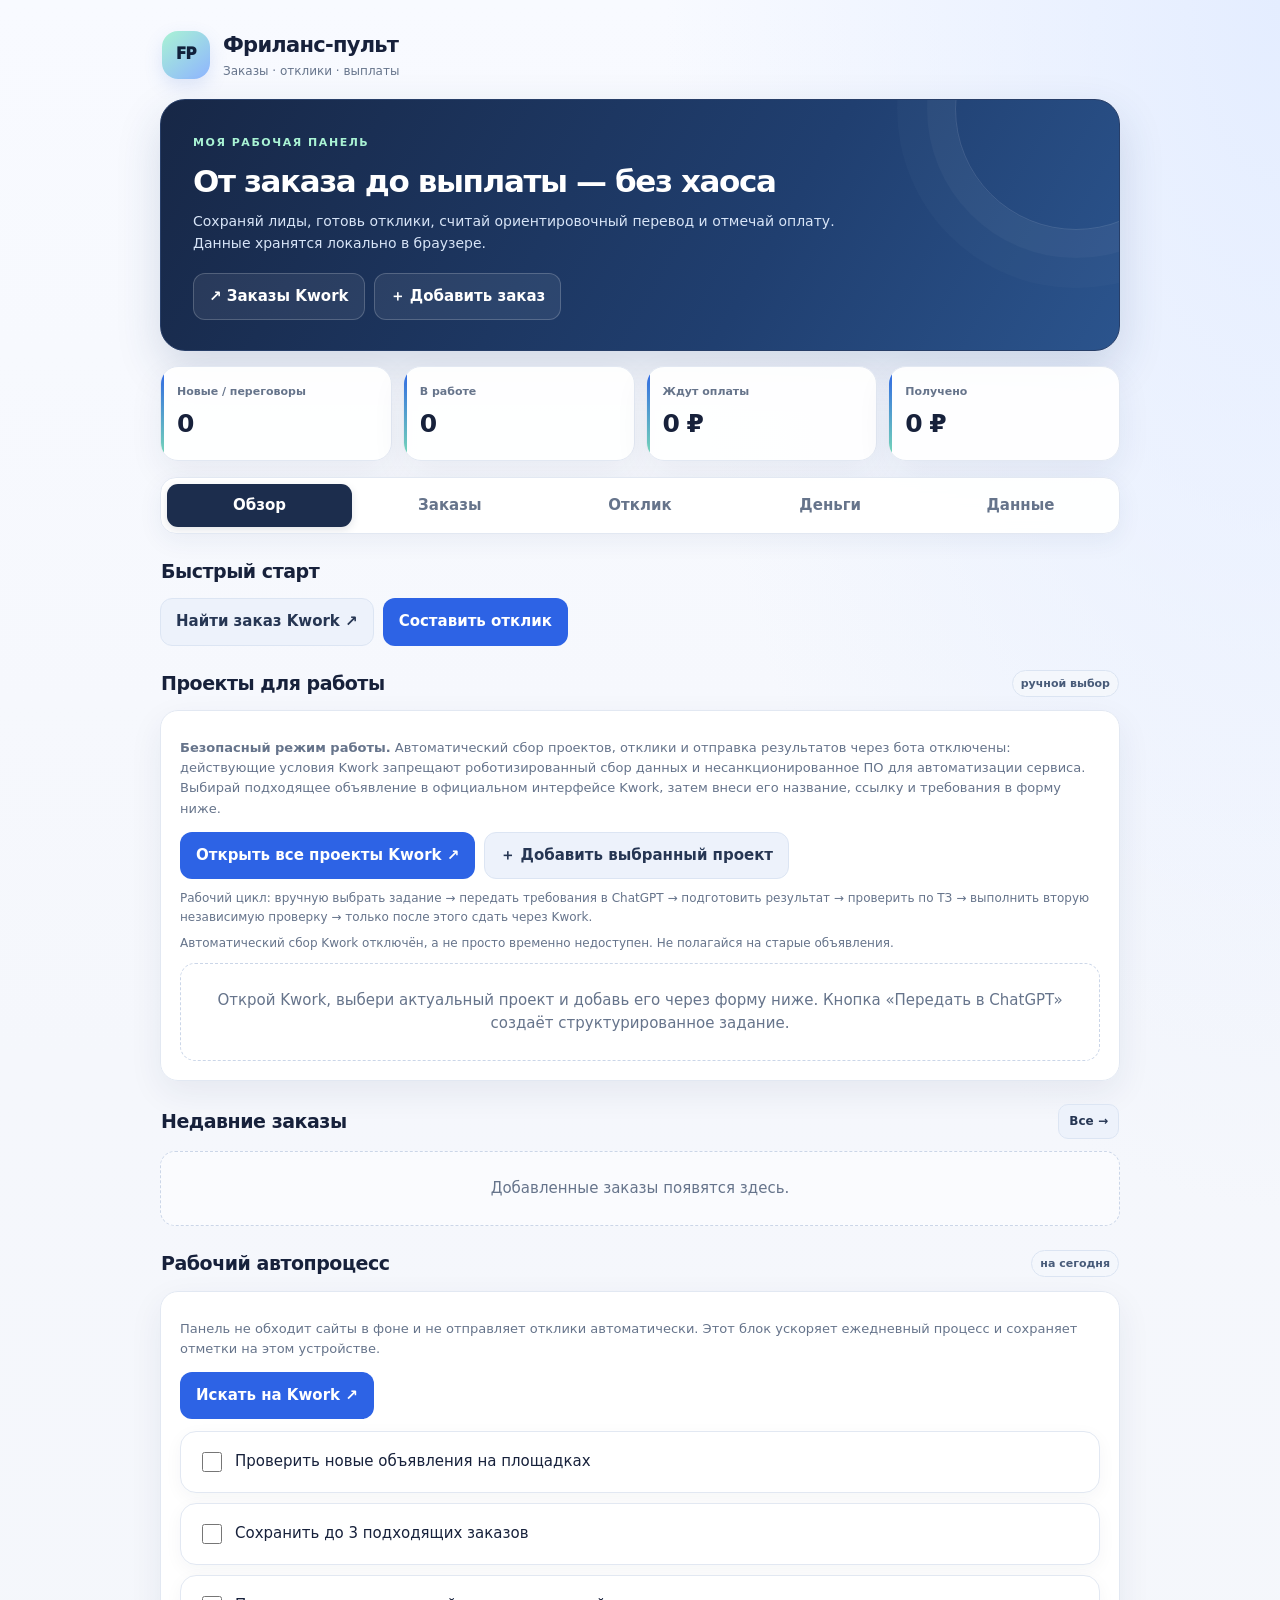
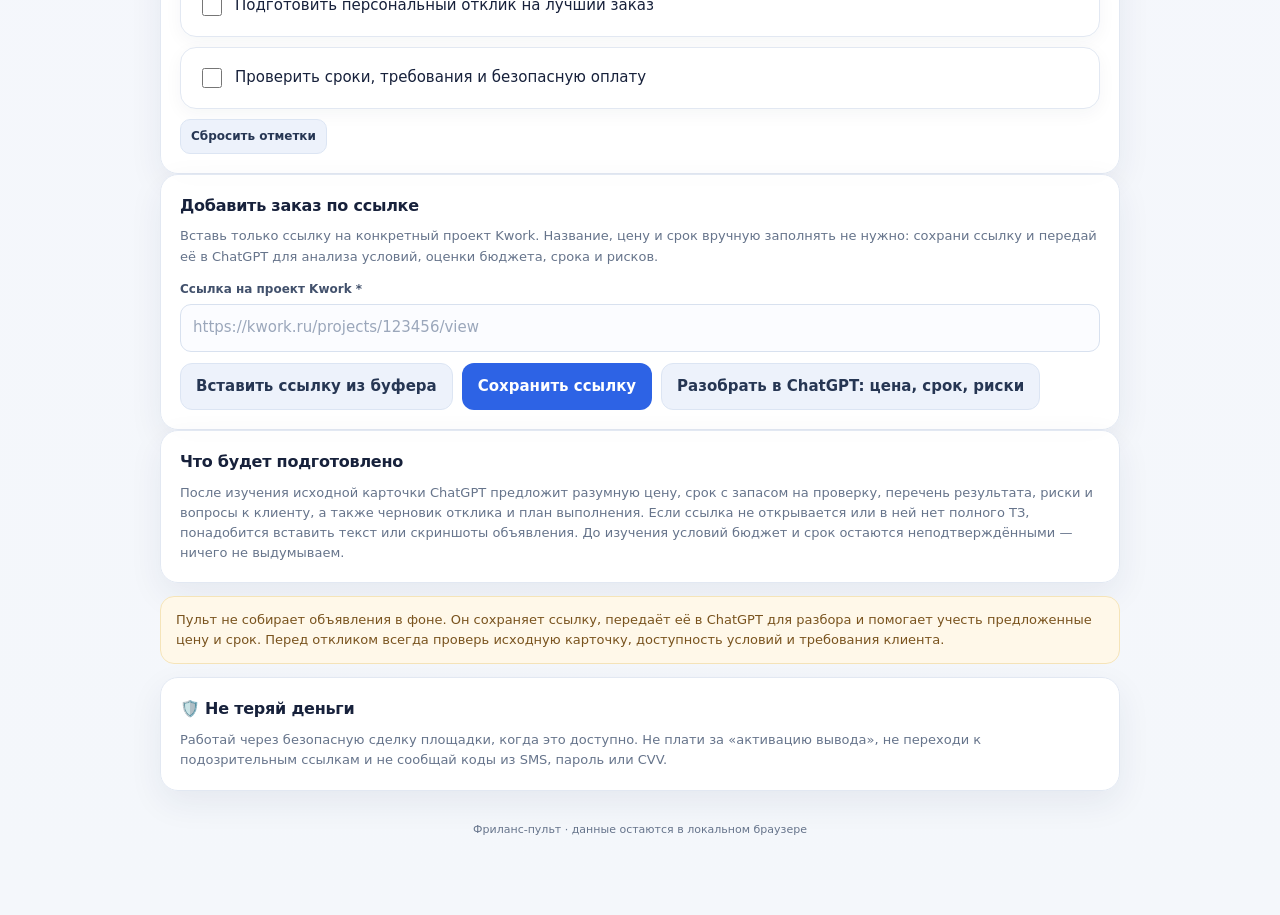
==== commit 9cd91687: "Remove remaining visible task-title field and clarify link-only workflow" ====
--- a/freelance-pult/index.html
+++ b/freelance-pult/index.html
@@ -41,7 +41,7 @@
 <div class="actions"><button class="secondary" onclick="pasteJobClipboard()">Вставить ссылку из буфера</button><button onclick="quickSave()">Сохранить ссылку</button><button class="secondary" onclick="quickAnalyzeLink()">Разобрать в ChatGPT: цена, срок, риски</button></div>
 <div id="jobAnalysis" class="hide" style="margin-top:12px"></div></div>
 <div class="card"><h3>Что будет подготовлено</h3><p>После изучения исходной карточки ChatGPT предложит разумную цену, срок с запасом на проверку, перечень результата, риски и вопросы к клиенту, а также черновик отклика и план выполнения. Если ссылка не открывается или в ней нет полного ТЗ, понадобится вставить текст или скриншоты объявления. До изучения условий бюджет и срок остаются неподтверждёнными — ничего не выдумываем.</p></div>
-<div class="note">Сборщик читает открытые API/RSS, но не входит в аккаунты площадок, не обходит блокировки, не отправляет отклики и не проводит выплаты. Вакансия может быть уже закрыта; проверяй её на исходном сайте. Клиенты и доход не гарантированы.</div>
+<div class="note">Пульт не собирает объявления в фоне. Он сохраняет ссылку, передаёт её в ChatGPT для разбора и помогает учесть предложенные цену и срок. Перед откликом всегда проверь исходную карточку, доступность условий и требования клиента.</div>
 <div class="card"><h3>🛡️ Не теряй деньги</h3><p>Работай через безопасную сделку площадки, когда это доступно. Не плати за «активацию вывода», не переходи к подозрительным ссылкам и не сообщай коды из SMS, пароль или CVV.</p></div>
 </section>
 <section id="p-orders" class="page"><div class="heading"><div><h2>Мои заказы</h2><div class="meta">Автосохранение на устройстве</div></div><button onclick="focusQuickLink()">＋ Ссылка</button></div>
@@ -54,7 +54,7 @@
 <label style="display:flex;gap:10px;align-items:flex-start;margin:10px 0"><input id="qaSecond" type="checkbox" style="width:18px;height:18px;flex:0 0 auto;margin-top:3px"><span><b>Проверка № 2 — независимая финальная проверка</b><br><small class="muted">Орфография, ссылки, формат и открытие файлов, полнота комплекта и отсутствие лишних персональных данных проверены повторно.</small></span></label></div>
 <div class="actions"><button>Сохранить</button><button class="secondary" type="button" onclick="formClose()">Отмена</button></div></form></div>
 <div class="field"><label>Поиск по заказам</label><input id="orderSearch" type="search" autocomplete="off" placeholder="Название, заметки, площадка…" oninput="renderOrders()"></div><div class="field"><label>Фильтр по статусу</label><select id="filter" onchange="renderOrders()"><option value="all">Все заказы</option><option value="open">Активные</option><option value="wait">Ждут оплаты</option><option value="paid">Оплаченные</option></select></div><div id="orders" class="list"></div></section>
-<section id="p-reply" class="page"><div class="heading"><div><h2>Конструктор отклика</h2><div class="meta">Черновик для ручной проверки</div></div></div><div class="card"><div class="field"><label>Название задачи</label><input id="rtitle" placeholder="Описание товаров"></div><div class="field"><label>Текст заказа *</label><textarea id="job" placeholder="Вставь описание задания; убери личные данные клиента"></textarea></div><div class="row"><div class="field"><label>Цена, ₽ (по желанию)</label><input id="rprice" type="number" min="0" placeholder="500"></div><div class="field"><label>Срок</label><input id="rdue" placeholder="Например, 1 день"></div></div><div class="actions"><button onclick="makeReply()">Подготовить отклик</button><button class="secondary" onclick="makeWorkPlan()">План работы</button><button class="secondary" onclick="makePrompt()">Промпт для ChatGPT</button></div></div>
+<section id="p-reply" class="page"><div class="heading"><div><h2>Конструктор отклика</h2><div class="meta">Черновик для ручной проверки</div></div></div><div class="card"><input id="rtitle" type="hidden"><div class="field"><label>Текст заказа *</label><textarea id="job" placeholder="Вставь описание задания; убери личные данные клиента"></textarea></div><div class="row"><div class="field"><label>Цена, ₽ (по желанию)</label><input id="rprice" type="number" min="0" placeholder="500"></div><div class="field"><label>Срок</label><input id="rdue" placeholder="Например, 1 день"></div></div><div class="actions"><button onclick="makeReply()">Подготовить отклик</button><button class="secondary" onclick="makeWorkPlan()">План работы</button><button class="secondary" onclick="makePrompt()">Промпт для ChatGPT</button></div></div>
 <div id="replybox" class="card hide"><div class="field"><label>Редактируемый текст</label><textarea id="reply" style="min-height:230px"></textarea></div><div class="actions"><button onclick="copy('reply')">Копировать отклик</button><button class="secondary" onclick="saveDraft()">Сохранить черновик</button></div></div>
 <div id="planbox" class="card hide"><div class="field"><label>Черновой план выполнения (шаблонный; уточни объём и требования у клиента)</label><textarea id="plantext" style="min-height:300px"></textarea></div><div class="actions"><button onclick="copy('plantext')">Копировать план</button><button class="secondary" onclick="savePlanDraft()">Сохранить план</button></div></div>
 <div id="promptbox" class="card hide"><p>Скопируй промпт и вставь в ChatGPT для анализа плана и отклика.</p><div class="field"><textarea id="prompt" style="min-height:220px"></textarea></div><div class="actions"><button onclick="copy('prompt')">Копировать промпт</button><a class="btn secondary" href="https://chatgpt.com/" target="_blank" rel="noopener">Открыть ChatGPT ↗</a></div></div>
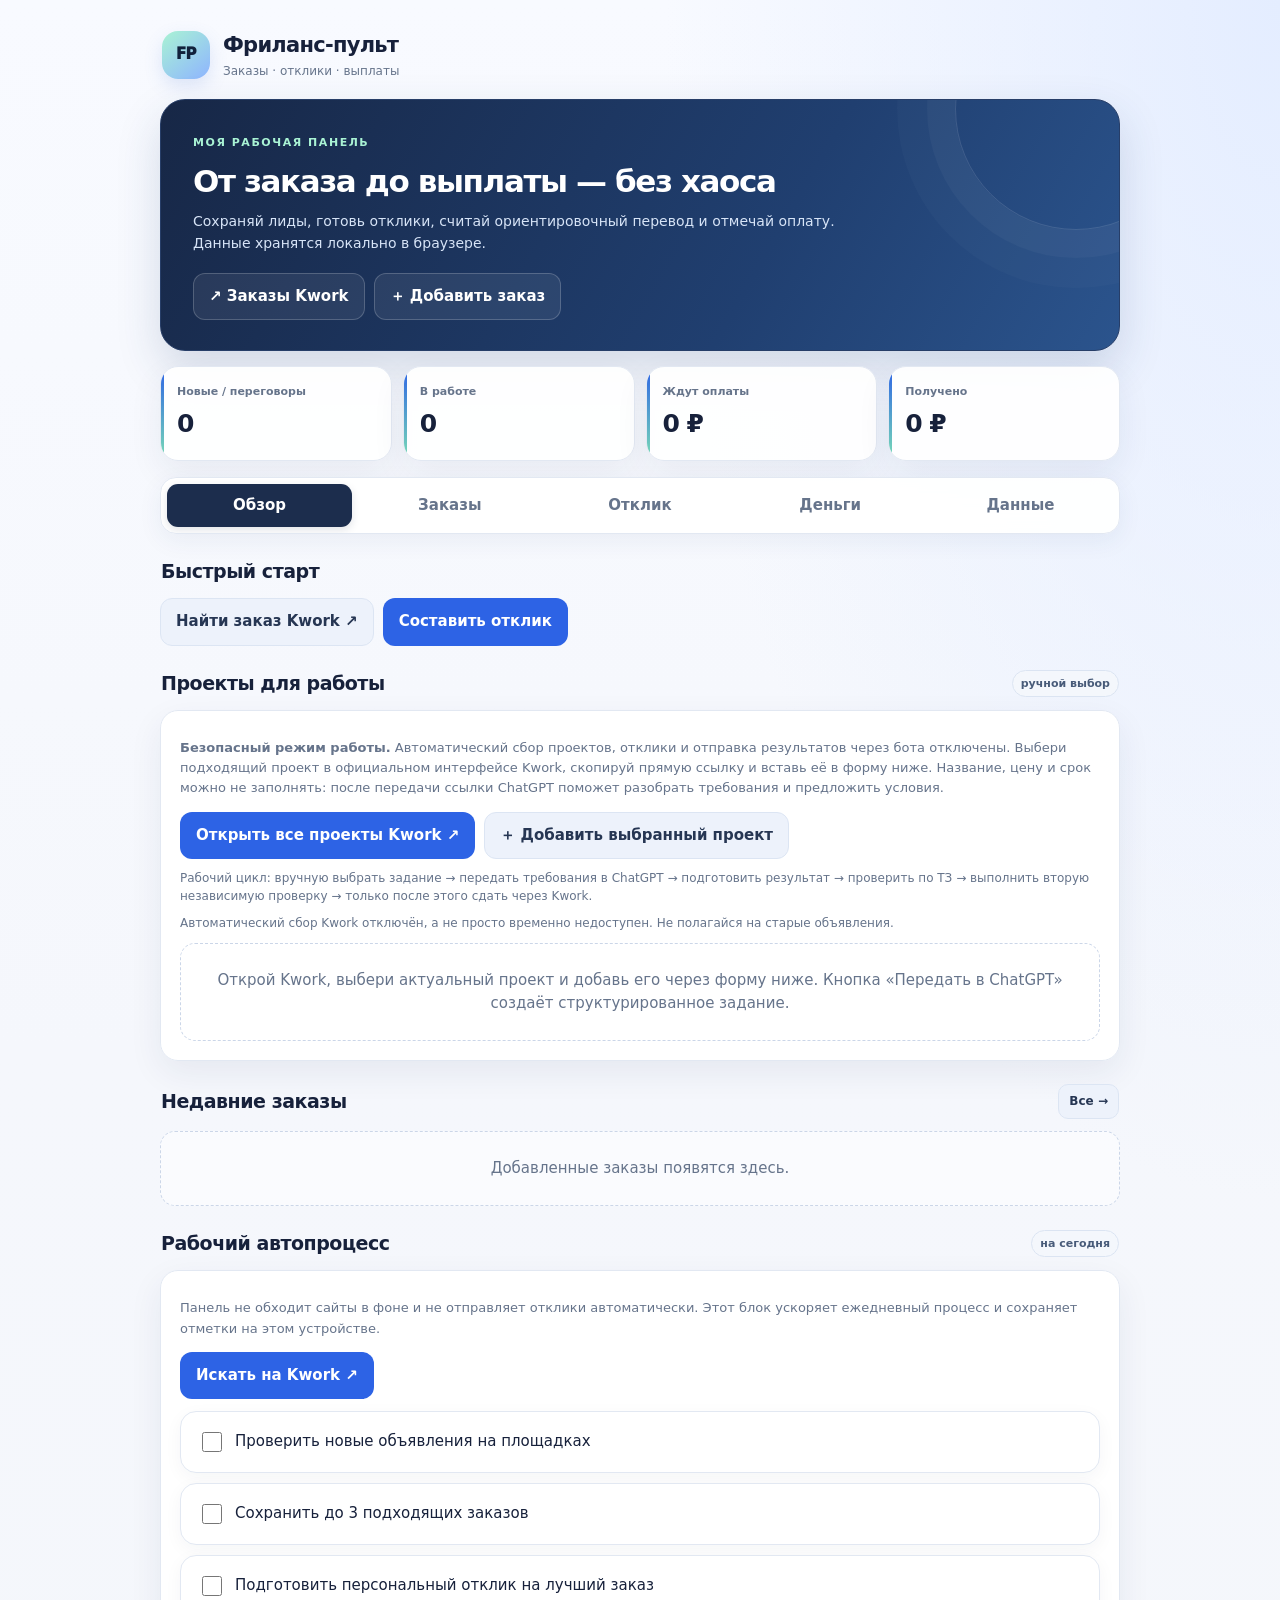
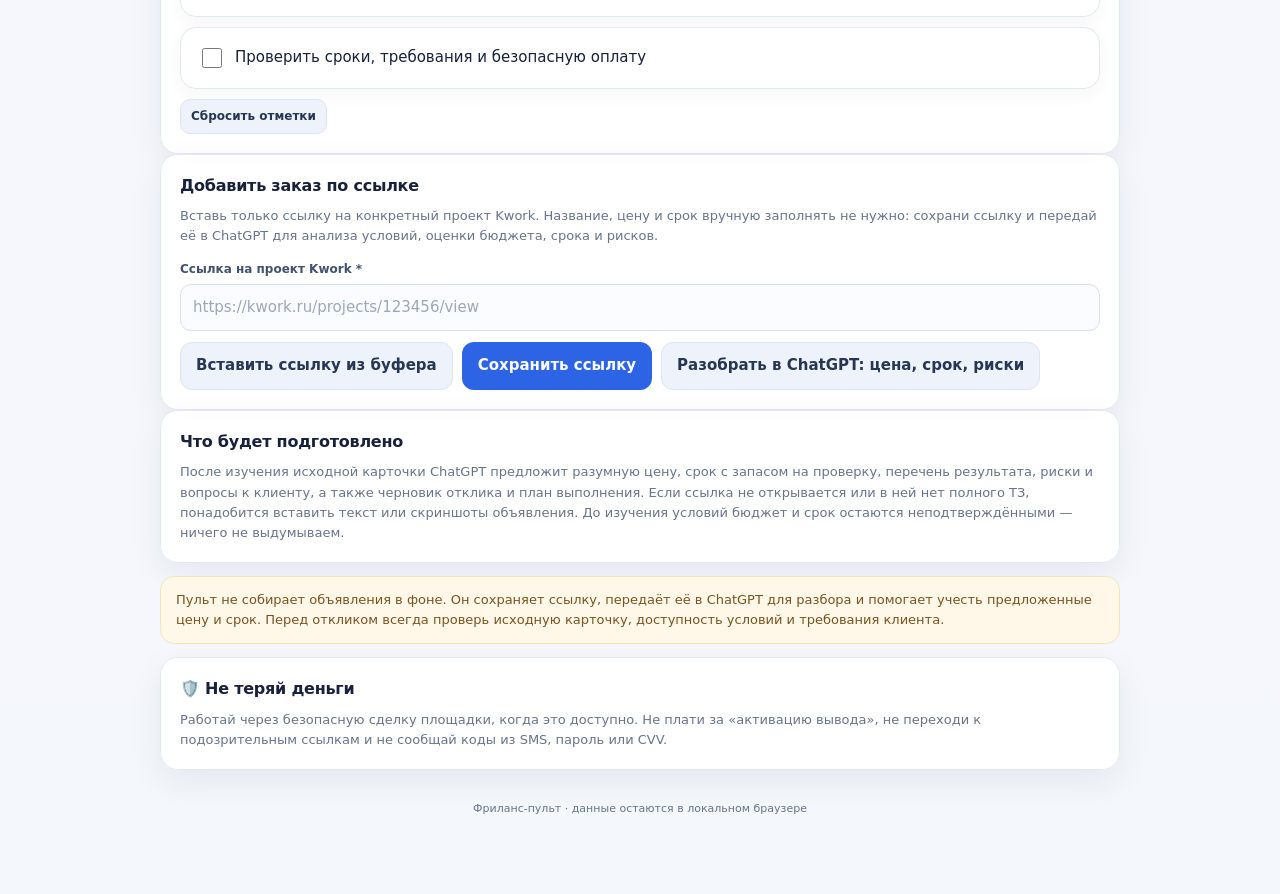
==== commit e6339515: "Align home instructions with link-only project intake" ====
--- a/freelance-pult/index.html
+++ b/freelance-pult/index.html
@@ -26,7 +26,7 @@
 <section id="p-home" class="page active">
 <div class="heading"><h2>Быстрый старт</h2></div><div class="actions"><a class="btn secondary" href="https://kwork.ru/projects" target="_blank" rel="noopener">Найти заказ Kwork ↗</a><button onclick="go('reply')">Составить отклик</button></div>
 <div class="heading"><h2>Проекты для работы</h2><span id="jobsFeedStatus" class="badge">ручной выбор</span></div>
-<div class="card"><p><b>Безопасный режим работы.</b> Автоматический сбор проектов, отклики и отправка результатов через бота отключены: действующие условия Kwork запрещают роботизированный сбор данных и несанкционированное ПО для автоматизации сервиса. Выбирай подходящее объявление в официальном интерфейсе Kwork, затем внеси его название, ссылку и требования в форму ниже.</p>
+<div class="card"><p><b>Безопасный режим работы.</b> Автоматический сбор проектов, отклики и отправка результатов через бота отключены. Выбери подходящий проект в официальном интерфейсе Kwork, скопируй прямую ссылку и вставь её в форму ниже. Название, цену и срок можно не заполнять: после передачи ссылки ChatGPT поможет разобрать требования и предложить условия.</p>
 <div class="actions"><a class="btn" href="https://kwork.ru/projects" target="_blank" rel="noopener">Открыть все проекты Kwork ↗</a><button class="secondary" onclick="focusQuickLink()">＋ Добавить выбранный проект</button></div>
 <div id="jobsAlertsStatus" class="meta" style="margin-top:10px">Рабочий цикл: вручную выбрать задание → передать требования в ChatGPT → подготовить результат → проверить по ТЗ → выполнить вторую независимую проверку → только после этого сдать через Kwork.</div>
 <div id="jobsFeedMeta" class="meta" style="margin-top:8px">Автоматическая лента остановлена; ранее сохранённые объявления не считаются актуальными.</div>
@@ -45,7 +45,7 @@
 <div class="card"><h3>🛡️ Не теряй деньги</h3><p>Работай через безопасную сделку площадки, когда это доступно. Не плати за «активацию вывода», не переходи к подозрительным ссылкам и не сообщай коды из SMS, пароль или CVV.</p></div>
 </section>
 <section id="p-orders" class="page"><div class="heading"><div><h2>Мои заказы</h2><div class="meta">Автосохранение на устройстве</div></div><button onclick="focusQuickLink()">＋ Ссылка</button></div>
-<div id="formbox" class="card hide"><h3 id="formtitle">Добавить лид</h3><form id="orderform"><input id="oid" type="hidden"><input id="title" type="hidden">
+<div id="formbox" class="card hide"><h3 id="formtitle">Добавить лид</h3><form id="orderform"><input id="oid" type="hidden"><div id="titleEditField" class="field hide"><label>Название (можно изменить после анализа ссылки)</label><input id="title" maxlength="150" placeholder="Название, предложенное после изучения объявления"></div>
 <div class="row"><div class="field"><label>Площадка</label><select id="platform"><option>Kwork</option><option>Himalayas</option><option>Jobicy</option><option>Remote OK</option><option>We Work Remotely</option><option>Прямой клиент</option><option>Другое</option></select></div><div class="field"><label>Статус</label><select id="status"><option value="new">Новый лид</option><option value="sent">Отклик отправлен</option><option value="talk">Переговоры</option><option value="active">В работе</option><option value="wait">Ждёт оплату</option><option value="paid">Оплачен</option><option value="lost">Не состоялся</option></select></div></div>
 <div class="row"><div class="field"><label>Сумма, ₽</label><input id="price" type="number" min="0" step="1" placeholder="1000"></div><div class="field"><label>Срок</label><input id="due" type="text" placeholder="3 дня или 2026-10-25"></div></div>
 <div class="field"><label>Ссылка на проект *</label><input id="link" type="url" required placeholder="https://kwork.ru/projects/123456/view"></div><div class="field"><label>Требования / заметки</label><textarea id="notes" placeholder="Объём, формат, что согласовано"></textarea></div>
@@ -90,6 +90,7 @@
 function formOpen(o=null){
  document.getElementById("formbox").classList.remove("hide");
  document.getElementById("formtitle").textContent=o?"Изменить заказ":"Добавить лид";
+ document.getElementById("titleEditField").classList.toggle("hide",!o);
  const vals={oid:o?.id||"",title:o?.title||"",platform:o?.platform||"Другое",status:o?.status||"new",price:o?.price||"",due:o?.due||"",link:o?.link||"",notes:o?.notes||""};
  Object.entries(vals).forEach(([k,v])=>document.getElementById(k).value=v);
  document.getElementById("qaFirst").checked=!!o?.qaFirst;
@@ -353,7 +354,7 @@
   url=safeurl(item.link);budget=item.price?rub(item.price):"не указан";due=String(item.due||"не указан");source=String(item.platform||"площадка");
  }
  const payload=[
-  "Сначала открой и изучи оригинальную ссылку объявления, если страница доступна. Извлеки фактическое ТЗ, перечень deliverables, объём, критерии приёмки, бюджет/диапазон бюджета и дедлайн. Предложи обоснованную цену в ₽ и срок с резервом на две проверки, объясни кратко расчёт и перечисли допущения; не выдумывай бюджет или дедлайн, если они не опубликованы. Отметь риски, доступность исходных материалов и вопросы клиенту. Затем подготовь честный черновик отклика и план выполнения. Если ссылка не открывается или в описании недостаточно данных, явно попроси вставить текст/скриншоты и не выдавай предположения за факты. Если материалов достаточно, подготовь фактический результат в требуемом формате. Выполни две отдельные проверки: (1) сверка результата с каждым пунктом ТЗ; (2) независимая финальная проверка фактов, вычислений, орфографии, структуры, ссылок, формата и целостности файлов. Исправь ошибки и перепроверь изменённые места. Не утверждай, что проверка проведена, если не выполнил её. Не отправляй ничего заказчику от имени пользователя. В конце дай цену, срок, список рисков, отчёт по двум проверкам и то, что остаётся вручную подтвердить/отправить.",
+  "Сначала открой и изучи оригинальную ссылку объявления, если страница доступна. Извлеки фактическое ТЗ, перечень результатов, объём, критерии приёмки, опубликованный бюджет и дедлайн. В ответе обязательно выведи понятную сводку: (1) что именно нужно сделать; (2) рекомендуемая цена в ₽ и разумный диапазон; (3) срок выполнения с запасом на две проверки; (4) что входит в работу и что не входит; (5) риски, недостающие материалы и вопросы клиенту; (6) честный черновик отклика; (7) пошаговый план выполнения. Обоснуй цену и срок по реальному объёму; отдельно пометь собственную оценку и условия, которые указал заказчик. Не выдавай предположительную цену/срок за опубликованные клиентом. Если ссылка не открывается или нет полного ТЗ, попроси вставить текст/скриншоты и не выдавай предположения за факты. Если материалов достаточно, подготовь фактический результат в требуемом формате. Выполни две проверки: (1) сверка результата с каждым пунктом ТЗ; (2) независимая финальная проверка фактов, вычислений, орфографии, структуры, ссылок, формата и целостности файлов. Исправь ошибки и перепроверь изменённые места. Не утверждай, что проверка проведена, если не выполнил её. Не отправляй ничего заказчику от имени пользователя. В конце перечисли цену, срок, риски, результаты двух проверок и то, что остаётся вручную подтвердить/отправить.",
   "",
   "Название: "+title,
   "Источник: "+source,
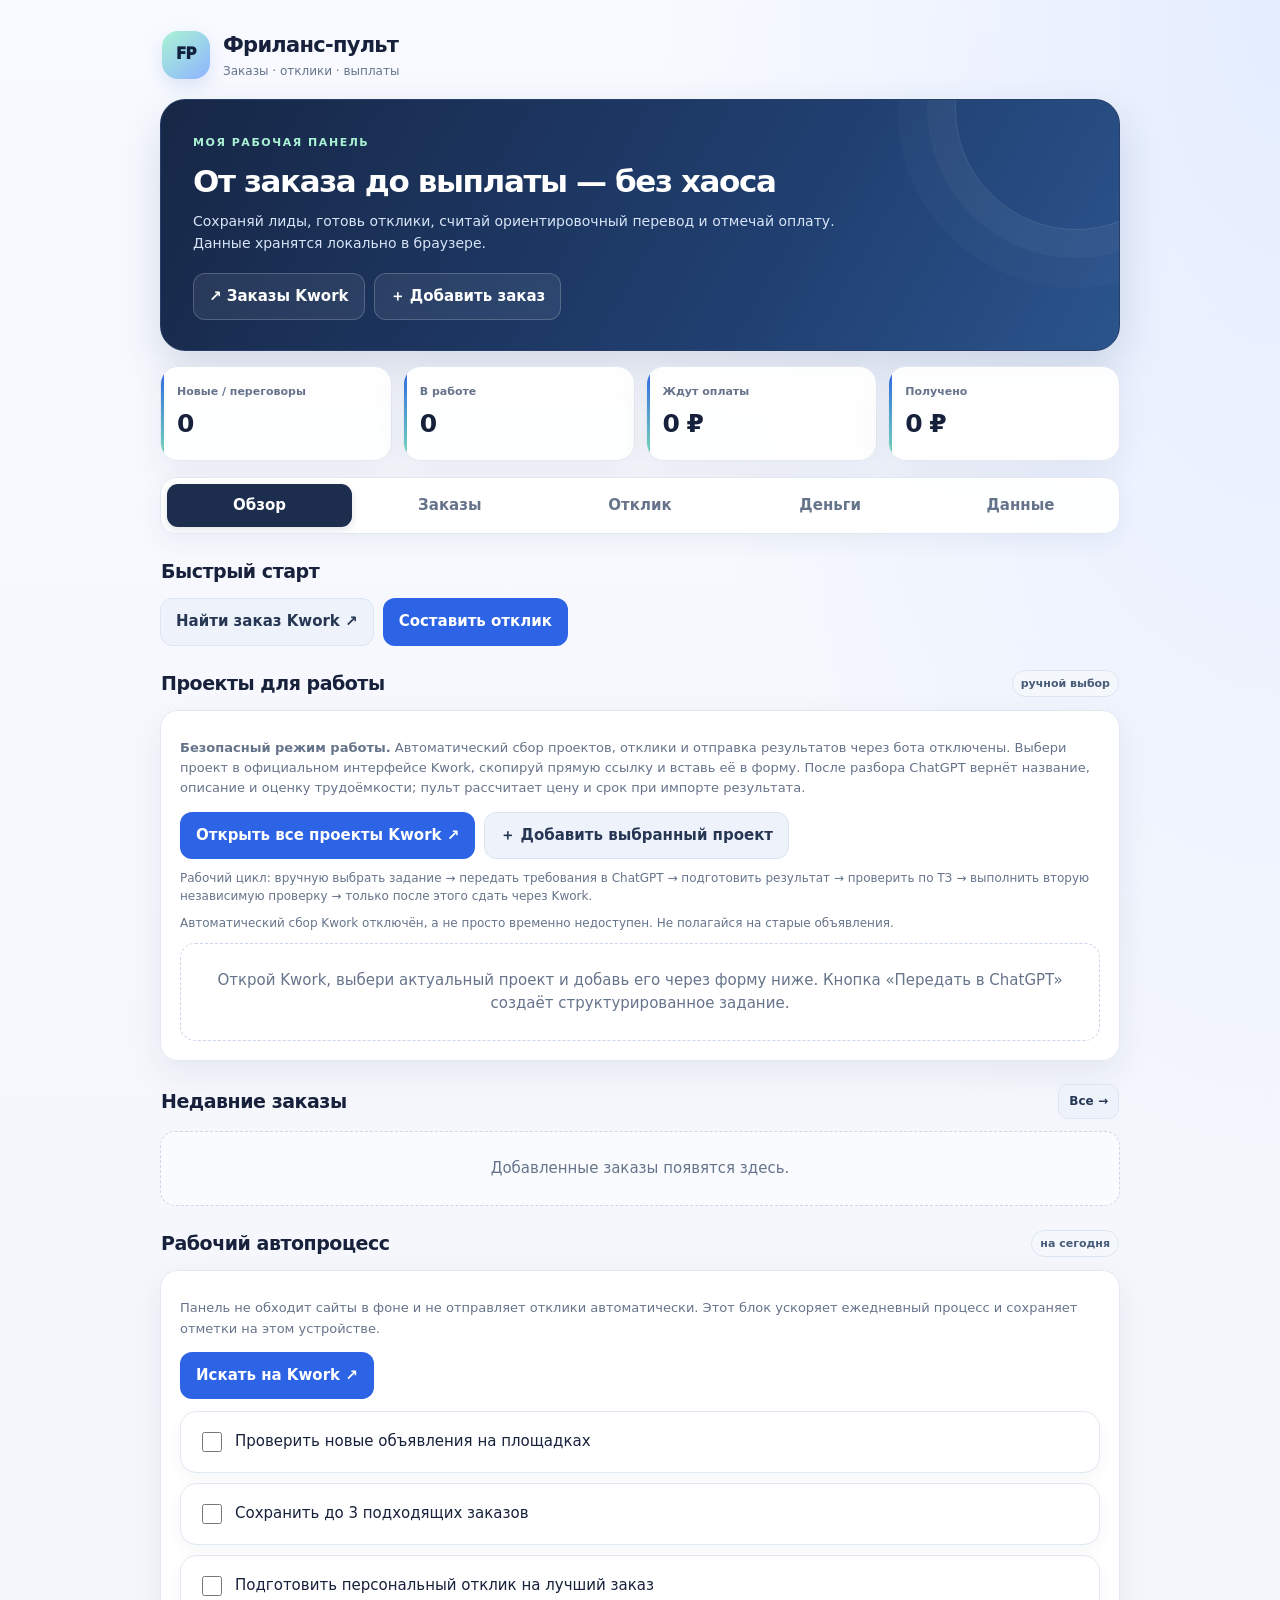
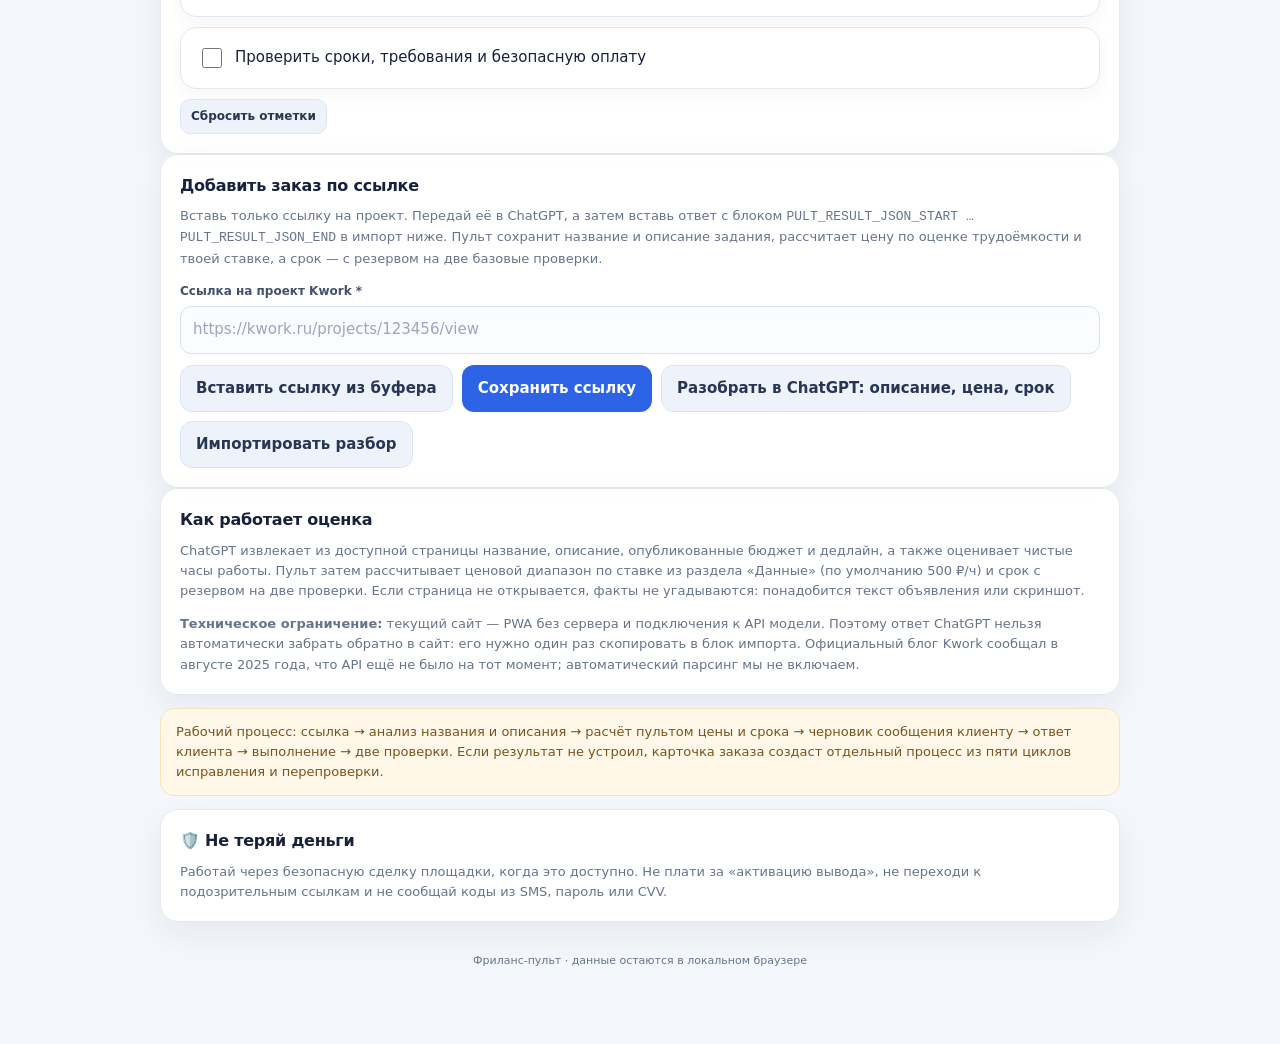
==== commit 96ad385c: "Add pult estimation import and five-cycle QA workflow" ====
--- a/freelance-pult/index.html
+++ b/freelance-pult/index.html
@@ -26,7 +26,7 @@
 <section id="p-home" class="page active">
 <div class="heading"><h2>Быстрый старт</h2></div><div class="actions"><a class="btn secondary" href="https://kwork.ru/projects" target="_blank" rel="noopener">Найти заказ Kwork ↗</a><button onclick="go('reply')">Составить отклик</button></div>
 <div class="heading"><h2>Проекты для работы</h2><span id="jobsFeedStatus" class="badge">ручной выбор</span></div>
-<div class="card"><p><b>Безопасный режим работы.</b> Автоматический сбор проектов, отклики и отправка результатов через бота отключены. Выбери подходящий проект в официальном интерфейсе Kwork, скопируй прямую ссылку и вставь её в форму ниже. Название, цену и срок можно не заполнять: после передачи ссылки ChatGPT поможет разобрать требования и предложить условия.</p>
+<div class="card"><p><b>Безопасный режим работы.</b> Автоматический сбор проектов, отклики и отправка результатов через бота отключены. Выбери проект в официальном интерфейсе Kwork, скопируй прямую ссылку и вставь её в форму. После разбора ChatGPT вернёт название, описание и оценку трудоёмкости; пульт рассчитает цену и срок при импорте результата.</p>
 <div class="actions"><a class="btn" href="https://kwork.ru/projects" target="_blank" rel="noopener">Открыть все проекты Kwork ↗</a><button class="secondary" onclick="focusQuickLink()">＋ Добавить выбранный проект</button></div>
 <div id="jobsAlertsStatus" class="meta" style="margin-top:10px">Рабочий цикл: вручную выбрать задание → передать требования в ChatGPT → подготовить результат → проверить по ТЗ → выполнить вторую независимую проверку → только после этого сдать через Kwork.</div>
 <div id="jobsFeedMeta" class="meta" style="margin-top:8px">Автоматическая лента остановлена; ранее сохранённые объявления не считаются актуальными.</div>
@@ -36,22 +36,29 @@
 <div class="card"><p>Панель не обходит сайты в фоне и не отправляет отклики автоматически. Этот блок ускоряет ежедневный процесс и сохраняет отметки на этом устройстве.</p>
 <div class="actions"><a class="btn" href="https://kwork.ru/projects" target="_blank" rel="noopener">Искать на Kwork ↗</a></div>
 <div id="dailySteps" class="list" style="margin-top:12px"></div><div class="actions" style="margin-top:10px"><button class="secondary small" onclick="resetDaily()">Сбросить отметки</button></div></div>
-<div class="card"><h3>Добавить заказ по ссылке</h3><p>Вставь только ссылку на конкретный проект Kwork. Название, цену и срок вручную заполнять не нужно: сохрани ссылку и передай её в ChatGPT для анализа условий, оценки бюджета, срока и рисков.</p>
+<div class="card"><h3>Добавить заказ по ссылке</h3><p>Вставь только ссылку на проект. Передай её в ChatGPT, а затем вставь ответ с блоком <code>PULT_RESULT_JSON_START … PULT_RESULT_JSON_END</code> в импорт ниже. Пульт сохранит название и описание задания, рассчитает цену по оценке трудоёмкости и твоей ставке, а срок — с резервом на две базовые проверки.</p>
 <div class="field"><label>Ссылка на проект Kwork *</label><input id="quickLink" type="url" inputmode="url" autocomplete="url" placeholder="https://kwork.ru/projects/123456/view"></div>
-<div class="actions"><button class="secondary" onclick="pasteJobClipboard()">Вставить ссылку из буфера</button><button onclick="quickSave()">Сохранить ссылку</button><button class="secondary" onclick="quickAnalyzeLink()">Разобрать в ChatGPT: цена, срок, риски</button></div>
+<div class="actions"><button class="secondary" onclick="pasteJobClipboard()">Вставить ссылку из буфера</button><button onclick="quickSave()">Сохранить ссылку</button><button class="secondary" onclick="quickAnalyzeLink()">Разобрать в ChatGPT: описание, цена, срок</button><button class="secondary" onclick="toggleAnalysisImport()">Импортировать разбор</button></div>
+<div id="analysisImportBox" class="hide" style="margin-top:12px"><div class="field"><label>Ответ ChatGPT целиком, включая JSON-блок</label><textarea id="analysisImportText" style="min-height:180px" placeholder="Вставь сюда полный ответ ChatGPT после анализа задания…"></textarea></div><button onclick="importAnalysisFromText()">Сохранить разбор и рассчитать цену/срок</button><p class="meta">Импорт сопоставит заказ по ссылке. Если ссылка не совпала, будет выбран последний сохранённый заказ без разбора. Данные останутся на этом устройстве.</p></div>
 <div id="jobAnalysis" class="hide" style="margin-top:12px"></div></div>
-<div class="card"><h3>Что будет подготовлено</h3><p>После изучения исходной карточки ChatGPT предложит разумную цену, срок с запасом на проверку, перечень результата, риски и вопросы к клиенту, а также черновик отклика и план выполнения. Если ссылка не открывается или в ней нет полного ТЗ, понадобится вставить текст или скриншоты объявления. До изучения условий бюджет и срок остаются неподтверждёнными — ничего не выдумываем.</p></div>
-<div class="note">Пульт не собирает объявления в фоне. Он сохраняет ссылку, передаёт её в ChatGPT для разбора и помогает учесть предложенные цену и срок. Перед откликом всегда проверь исходную карточку, доступность условий и требования клиента.</div>
+<div class="card"><h3>Как работает оценка</h3><p>ChatGPT извлекает из доступной страницы название, описание, опубликованные бюджет и дедлайн, а также оценивает чистые часы работы. Пульт затем рассчитывает ценовой диапазон по ставке из раздела «Данные» (по умолчанию 500 ₽/ч) и срок с резервом на две проверки. Если страница не открывается, факты не угадываются: понадобится текст объявления или скриншот.</p><p><b>Техническое ограничение:</b> текущий сайт — PWA без сервера и подключения к API модели. Поэтому ответ ChatGPT нельзя автоматически забрать обратно в сайт: его нужно один раз скопировать в блок импорта. Официальный блог Kwork сообщал в августе 2025 года, что API ещё не было на тот момент; автоматический парсинг мы не включаем.</p></div>
+<div class="note">Рабочий процесс: ссылка → анализ названия и описания → расчёт пультом цены и срока → черновик сообщения клиенту → ответ клиента → выполнение → две проверки. Если результат не устроил, карточка заказа создаст отдельный процесс из пяти циклов исправления и перепроверки.</div>
 <div class="card"><h3>🛡️ Не теряй деньги</h3><p>Работай через безопасную сделку площадки, когда это доступно. Не плати за «активацию вывода», не переходи к подозрительным ссылкам и не сообщай коды из SMS, пароль или CVV.</p></div>
 </section>
 <section id="p-orders" class="page"><div class="heading"><div><h2>Мои заказы</h2><div class="meta">Автосохранение на устройстве</div></div><button onclick="focusQuickLink()">＋ Ссылка</button></div>
 <div id="formbox" class="card hide"><h3 id="formtitle">Добавить лид</h3><form id="orderform"><input id="oid" type="hidden"><div id="titleEditField" class="field hide"><label>Название (можно изменить после анализа ссылки)</label><input id="title" maxlength="150" placeholder="Название, предложенное после изучения объявления"></div>
-<div class="row"><div class="field"><label>Площадка</label><select id="platform"><option>Kwork</option><option>Himalayas</option><option>Jobicy</option><option>Remote OK</option><option>We Work Remotely</option><option>Прямой клиент</option><option>Другое</option></select></div><div class="field"><label>Статус</label><select id="status"><option value="new">Новый лид</option><option value="sent">Отклик отправлен</option><option value="talk">Переговоры</option><option value="active">В работе</option><option value="wait">Ждёт оплату</option><option value="paid">Оплачен</option><option value="lost">Не состоялся</option></select></div></div>
+<div class="row"><div class="field"><label>Площадка</label><select id="platform"><option>Kwork</option><option>Himalayas</option><option>Jobicy</option><option>Remote OK</option><option>We Work Remotely</option><option>Прямой клиент</option><option>Другое</option></select></div><div class="field"><label>Статус</label><select id="status"><option value="new">Новый лид</option><option value="sent">Отклик отправлен</option><option value="talk">Переговоры</option><option value="active">В работе</option><option value="revision">Нужна доработка</option><option value="wait">Ждёт оплату</option><option value="paid">Оплачен</option><option value="lost">Не состоялся</option></select></div></div>
 <div class="row"><div class="field"><label>Сумма, ₽</label><input id="price" type="number" min="0" step="1" placeholder="1000"></div><div class="field"><label>Срок</label><input id="due" type="text" placeholder="3 дня или 2026-10-25"></div></div>
 <div class="field"><label>Ссылка на проект *</label><input id="link" type="url" required placeholder="https://kwork.ru/projects/123456/view"></div><div class="field"><label>Требования / заметки</label><textarea id="notes" placeholder="Объём, формат, что согласовано"></textarea></div>
 <div class="card" style="box-shadow:none;background:#f7f9fe"><h3>Контроль качества перед сдачей</h3><p>Отмечай только после фактического выполнения проверки. Переход к статусу «Ждёт оплату» или «Оплачен» заблокируется, пока не пройдены оба этапа.</p>
 <label style="display:flex;gap:10px;align-items:flex-start;margin:10px 0"><input id="qaFirst" type="checkbox" style="width:18px;height:18px;flex:0 0 auto;margin-top:3px"><span><b>Проверка № 1 — соответствие ТЗ</b><br><small class="muted">Все пункты требований выполнены; факты и расчёты сверены; допущения обозначены.</small></span></label>
-<label style="display:flex;gap:10px;align-items:flex-start;margin:10px 0"><input id="qaSecond" type="checkbox" style="width:18px;height:18px;flex:0 0 auto;margin-top:3px"><span><b>Проверка № 2 — независимая финальная проверка</b><br><small class="muted">Орфография, ссылки, формат и открытие файлов, полнота комплекта и отсутствие лишних персональных данных проверены повторно.</small></span></label></div>
+<label style="display:flex;gap:10px;align-items:flex-start;margin:10px 0"><input id="qaSecond" type="checkbox" style="width:18px;height:18px;flex:0 0 auto;margin-top:3px"><span><b>Проверка № 2 — независимая финальная проверка</b><br><small class="muted">Орфография, ссылки, формат и открытие файлов, полнота комплекта и отсутствие лишних персональных данных проверены повторно.</small></span></label>
+<div id="extraQaFieldset" class="hide" style="border-top:1px solid #dce5f3;margin-top:14px;padding-top:12px"><b>Дополнительные 5 циклов после неудовлетворительного результата</b><p class="meta">Каждый флажок отмечай только после отдельного поиска дефектов, исправления и перепроверки.</p>
+<label style="display:flex;gap:10px;align-items:flex-start;margin:8px 0"><input id="extraQa1" type="checkbox" style="width:18px;height:18px;flex:0 0 auto;margin-top:3px"><span>Цикл 1 — соответствие ТЗ и замечаниям клиента</span></label>
+<label style="display:flex;gap:10px;align-items:flex-start;margin:8px 0"><input id="extraQa2" type="checkbox" style="width:18px;height:18px;flex:0 0 auto;margin-top:3px"><span>Цикл 2 — факты, источники и вычисления</span></label>
+<label style="display:flex;gap:10px;align-items:flex-start;margin:8px 0"><input id="extraQa3" type="checkbox" style="width:18px;height:18px;flex:0 0 auto;margin-top:3px"><span>Цикл 3 — полнота, структура и формат</span></label>
+<label style="display:flex;gap:10px;align-items:flex-start;margin:8px 0"><input id="extraQa4" type="checkbox" style="width:18px;height:18px;flex:0 0 auto;margin-top:3px"><span>Цикл 4 — крайние случаи, ссылки и отсутствие регрессий</span></label>
+<label style="display:flex;gap:10px;align-items:flex-start;margin:8px 0"><input id="extraQa5" type="checkbox" style="width:18px;height:18px;flex:0 0 auto;margin-top:3px"><span>Цикл 5 — независимая финальная перепроверка</span></label></div></div>
 <div class="actions"><button>Сохранить</button><button class="secondary" type="button" onclick="formClose()">Отмена</button></div></form></div>
 <div class="field"><label>Поиск по заказам</label><input id="orderSearch" type="search" autocomplete="off" placeholder="Название, заметки, площадка…" oninput="renderOrders()"></div><div class="field"><label>Фильтр по статусу</label><select id="filter" onchange="renderOrders()"><option value="all">Все заказы</option><option value="open">Активные</option><option value="wait">Ждут оплаты</option><option value="paid">Оплаченные</option></select></div><div id="orders" class="list"></div></section>
 <section id="p-reply" class="page"><div class="heading"><div><h2>Конструктор отклика</h2><div class="meta">Черновик для ручной проверки</div></div></div><div class="card"><input id="rtitle" type="hidden"><div class="field"><label>Текст заказа *</label><textarea id="job" placeholder="Вставь описание задания; убери личные данные клиента"></textarea></div><div class="row"><div class="field"><label>Цена, ₽ (по желанию)</label><input id="rprice" type="number" min="0" placeholder="500"></div><div class="field"><label>Срок</label><input id="rdue" placeholder="Например, 1 день"></div></div><div class="actions"><button onclick="makeReply()">Подготовить отклик</button><button class="secondary" onclick="makeWorkPlan()">План работы</button><button class="secondary" onclick="makePrompt()">Промпт для ChatGPT</button></div></div>
@@ -74,6 +81,7 @@
 <div class="field"><label>Релевантный опыт (если есть)</label><textarea id="profileExperience" placeholder="Коротко, конкретно; можно оставить пустым"></textarea></div>
 <div class="field"><label>Портфолио / пример работы (необязательно)</label><input id="profilePortfolio" type="url" placeholder="https://..."></div>
 <div class="field"><label>Языки</label><input id="profileLanguages" placeholder="Например: русский — свободно"></div>
+<div class="field"><label>Твоя ставка для расчёта стоимости, ₽/час</label><input id="profileRate" type="number" min="100" max="100000" step="50" value="500" placeholder="500"></div><p class="meta">Это параметр калькулятора, а не рыночная статистика. Цена рассчитывается как часы × ставка с резервом на качество и неопределённость.</p>
 <div class="field"><label>Доступность и ограничения</label><input id="profileAvailability" placeholder="Например: только Android, 2–3 часа в день"></div>
 <div class="actions"><button onclick="saveProfile()">Сохранить профиль</button><button class="secondary" onclick="clearProfile()">Очистить профиль</button></div><div id="profileStatus" class="meta" style="margin-top:8px"></div></div>
 <div class="card"><h3>Проверка доступности и выплат</h3><p>Перед откликом/согласием проверь каждый пункт именно на целевой площадке. Чек-лист хранится локально на этом телефоне; галочки не означают, что площадка проверена автоматически.</p><div id="payoutChecklist" class="list"></div><div class="actions" style="margin-top:10px"><button class="secondary small" onclick="resetPayoutChecks()">Сбросить проверки</button></div></div><div class="heading"><h2>Резервная копия</h2></div><div class="grid card"><h3>Экспорт</h3><p>Сохрани заказы и черновики JSON-файлом.</p><button onclick="exportData()">Скачать резервную копию</button><div class="divider"></div><h3>Импорт</h3><input id="file" type="file" accept="application/json"><button class="secondary" onclick="importData()">Загрузить JSON</button></div>
@@ -83,50 +91,65 @@
 <div class="note">Не сохраняй здесь пароли, реквизиты карты, CVV, SMS-коды или документы клиентов.</div></section>
 <footer class="footer">Фриланс-пульт · данные остаются в локальном браузере</footer></main>
 <script>
-const KEY="fpult_v1", labels={new:"Новый лид",sent:"Отклик отправлен",talk:"Переговоры",active:"В работе",wait:"Ждёт оплату",paid:"Оплачен",lost:"Не состоялся"};
+const KEY="fpult_v1", labels={new:"Новый лид",sent:"Отклик отправлен",talk:"Переговоры",active:"В работе",revision:"Нужна доработка",wait:"Ждёт оплату",paid:"Оплачен",lost:"Не состоялся"};
+function roundToHundred(n){return Math.round((Number(n)||0)/100)*100}
+function calculatePultEstimate(hours,rate){const h=Math.max(.5,Math.min(500,Number(hours)||0)),r=Math.max(100,Math.min(100000,Number(rate)||500));const low=Math.max(500,roundToHundred(h*r)),recommended=Math.max(500,roundToHundred(h*r*1.25)),high=Math.max(recommended,roundToHundred(h*r*1.5)),bufferedHours=h*1.3,days=Math.max(1,Math.ceil(bufferedHours/5)+1);return {hours:h,rate:r,low,recommended,high,bufferedHours,days}}
+function getConfiguredRate(){const p=getProfile();return Math.max(100,Number(p.ratePerHour)||500)}
+function toggleAnalysisImport(){document.getElementById("analysisImportBox").classList.toggle("hide")}
+function importAnalysisFromText(){
+ const raw=document.getElementById("analysisImportText").value.trim();if(!raw){alert("Сначала вставь полный ответ ChatGPT с блоком JSON.");return}
+ const match=raw.match(/PULT_RESULT_JSON_START\s*([\s\S]*?)\s*PULT_RESULT_JSON_END/i);if(!match){alert("Не найден блок PULT_RESULT_JSON_START / PULT_RESULT_JSON_END. Попроси ChatGPT вернуть JSON-блок из промпта пульта.");return}
+ let data;try{data=JSON.parse(match[1].trim())}catch(e){alert("JSON в ответе повреждён. Скопируй весь блок без изменений и повтори импорт.");return}
+ if(!data||typeof data!=="object"){alert("JSON не является объектом задания.");return}
+ const link=safeurl(data.url||"");let item=link?db.orders.find(o=>safeurl(o.link)===link):null;if(!item)item=db.orders.find(o=>o.linkOnlyIntake&&!o.taskDescription)||db.orders[0];if(!item){alert("Сначала сохрани ссылку на проект в пульте.");return}
+ const description=String(data.description||data.taskDescription||"").trim().slice(0,12000);if(!description){alert("В JSON нет описания задания. Не буду сохранять предположение вместо исходных требований.");return}
+ const title=String(data.title||"").trim();if(!title){alert("В JSON нет настоящего названия проекта. Попроси ChatGPT извлечь его из страницы.");return}
+ const hours=Number(data.estimatedHours)||Number(data.fallbackHours)||0;if(!(hours>0)){alert("В JSON нет estimatedHours. Попроси ChatGPT оценить чистые часы выполнения и вернуть это поле.");return}
+ const e=calculatePultEstimate(hours,getConfiguredRate()),risks=Array.isArray(data.risks)?data.risks.map(String).slice(0,12):data.risks?[String(data.risks)]:[],questions=Array.isArray(data.questions)?data.questions.map(String).slice(0,12):data.questions?[String(data.questions)]:[],summary=String(data.taskSummary||"").trim(),steps=Array.isArray(data.workPlan)?data.workPlan.map(String).slice(0,12):data.workPlan?[String(data.workPlan)]:[];
+ const details=[summary?"Кратко: "+summary:"","Оценка пульта: "+rub(e.recommended)+" (диапазон "+rub(e.low)+"–"+rub(e.high)+").","Расчёт: "+e.hours+" ч × "+rub(e.rate)+"/ч; +25% на проверки/неопределённость.","Предположительный срок: "+e.days+" рабочих дн. (с резервом на две проверки).",data.publishedBudget?"Бюджет, указанный в задании: "+String(data.publishedBudget):"Бюджет заказчика: не подтверждён.",data.publishedDeadline?"Дедлайн заказчика: "+String(data.publishedDeadline):"Дедлайн заказчика: не распознан.",risks.length?"Риски: "+risks.join("; "):"",questions.length?"Уточнить у клиента: "+questions.join("; "):"",steps.length?"План: "+steps.join(" → "):""].filter(Boolean).join("\n");
+ Object.assign(item,{title:title.slice(0,200),taskDescription:description,taskSummary:summary,publishedBudget:String(data.publishedBudget||""),publishedDeadline:String(data.publishedDeadline||""),estimatedHours:e.hours,estimateRate:e.rate,priceLow:e.low,priceHigh:e.high,price:e.recommended,estimatedDays:e.days,due:e.days+" рабочих дн. (с резервом на 2 проверки)",risks,questions,workPlan:steps,clientReplyDraft:String(data.clientReplyDraft||"").trim().slice(0,5000),notes:details,linkOnlyIntake:false,analysisImportedAt:new Date().toISOString(),extraQa:Array.isArray(item.extraQa)?item.extraQa:[false,false,false,false,false]});
+ save();document.getElementById("analysisImportText").value="";document.getElementById("analysisImportBox").classList.add("hide");alert("Разбор сохранён. Пульт рассчитал "+rub(e.recommended)+" (диапазон "+rub(e.low)+"–"+rub(e.high)+") и срок "+e.days+" рабочих дн. по ставке "+rub(e.rate)+"/ч. Проверь источник и черновик.");go("orders");
+}
 const serviceText="1. Описания товаров — от 500 ₽, цена зависит от объёма. Подготовлю описания по характеристикам, проверю структуру и читаемость.\n\n2. Пост для соцсетей — от 500 ₽, цена зависит от задачи. Подготовлю черновик по брифу и проверю соответствие нужному тону.\n\n3. Структура презентации — от 1 000 ₽, цена зависит от числа слайдов. Организую материал в логичную структуру; формат и объём согласуем заранее.";
 let db=readDB();function readDB(){try{return JSON.parse(localStorage.getItem(KEY))||{orders:[],drafts:[]}}catch(e){return{orders:[],drafts:[]}}}function save(){localStorage.setItem(KEY,JSON.stringify(db));renderAll()}function uid(){return Date.now().toString(36)+Math.random().toString(36).slice(2,7)}function rub(v){return (Number(v)||0).toLocaleString("ru-RU",{maximumFractionDigits:0})+" ₽"}function esc(s){return String(s??"").replace(/[&<>"']/g,c=>({"&":"&amp;","<":"&lt;",">":"&gt;",'"':"&quot;","'":"&#39;"}[c]))}function safeurl(s){try{let u=new URL(s);return /^https?:$/.test(u.protocol)?u.href:""}catch(e){return""}}
 function go(t){document.querySelectorAll(".page").forEach(e=>e.classList.toggle("active",e.id==="p-"+t));document.querySelectorAll("[data-tab]").forEach(e=>e.classList.toggle("active",e.dataset.tab===t));scrollTo({top:0,behavior:"smooth"});renderAll()}document.querySelectorAll("[data-tab]").forEach(b=>b.onclick=()=>go(b.dataset.tab));
 function formOpen(o=null){
- document.getElementById("formbox").classList.remove("hide");
- document.getElementById("formtitle").textContent=o?"Изменить заказ":"Добавить лид";
- document.getElementById("titleEditField").classList.toggle("hide",!o);
- const vals={oid:o?.id||"",title:o?.title||"",platform:o?.platform||"Другое",status:o?.status||"new",price:o?.price||"",due:o?.due||"",link:o?.link||"",notes:o?.notes||""};
- Object.entries(vals).forEach(([k,v])=>document.getElementById(k).value=v);
- document.getElementById("qaFirst").checked=!!o?.qaFirst;
- document.getElementById("qaSecond").checked=!!o?.qaSecond;
-}
-function formClose(){document.getElementById("formbox").classList.add("hide");document.getElementById("orderform").reset();document.getElementById("oid").value=""}
+ document.getElementById("formbox").classList.remove("hide");document.getElementById("formtitle").textContent=o?"Изменить заказ":"Добавить лид";document.getElementById("titleEditField").classList.toggle("hide",!o);
+ const vals={oid:o?.id||"",title:o?.title||"",platform:o?.platform||"Другое",status:o?.status||"new",price:o?.price||"",due:o?.due||"",link:o?.link||"",notes:o?.notes||""};Object.entries(vals).forEach(([k,v])=>document.getElementById(k).value=v);
+ document.getElementById("qaFirst").checked=!!o?.qaFirst;document.getElementById("qaSecond").checked=!!o?.qaSecond;for(let n=1;n<=5;n++){const el=document.getElementById("extraQa"+n);if(el)el.checked=!!(o&&Array.isArray(o.extraQa)&&o.extraQa[n-1])}
+ document.getElementById("extraQaFieldset").classList.toggle("hide",!o?.needsRevision);
+}
+function formClose(){document.getElementById("formbox").classList.add("hide");document.getElementById("orderform").reset();document.getElementById("oid").value="";document.getElementById("extraQaFieldset").classList.add("hide")}
 document.getElementById("orderform").onsubmit=e=>{
- e.preventDefault();
- const old=document.getElementById("oid").value,existing=db.orders.find(x=>x.id===old);
- const link=safeurl(document.getElementById("link").value.trim());
- if(!link){alert("Вставь корректную ссылку на проект.");return}
- const status=document.getElementById("status").value,qaFirst=document.getElementById("qaFirst").checked,qaSecond=document.getElementById("qaSecond").checked;
- if(["wait","paid"].includes(status)&&!["wait","paid"].includes(existing?.status)&&!(qaFirst&&qaSecond)){
-  alert("Перед отметкой о сдаче/оплате пройди обе проверки качества: по ТЗ и повторную финальную.");return;
- }
- const o={id:old||uid(),title:existing?.title||titleFromLink(link),platform:document.getElementById("platform").value,status,price:+document.getElementById("price").value||0,due:document.getElementById("due").value,link,notes:document.getElementById("notes").value.trim(),qaFirst,qaSecond};
- const i=db.orders.findIndex(x=>x.id===old);i<0?db.orders.unshift(o):db.orders[i]=o;
- formClose();save();
+ e.preventDefault();const old=document.getElementById("oid").value,existing=db.orders.find(x=>x.id===old),link=safeurl(document.getElementById("link").value.trim());if(!link){alert("Вставь корректную ссылку на проект.");return}
+ const status=document.getElementById("status").value,qaFirst=document.getElementById("qaFirst").checked,qaSecond=document.getElementById("qaSecond").checked,extraQa=Array.from({length:5},(_,i)=>!!document.getElementById("extraQa"+(i+1))?.checked);
+ if(["wait","paid"].includes(status)&&!["wait","paid"].includes(existing?.status)&&!(qaFirst&&qaSecond)){alert("Перед отметкой о сдаче/оплате пройди обе базовые проверки качества.");return}
+ if(["wait","paid"].includes(status)&&existing?.needsRevision&&!extraQa.every(Boolean)){alert("После неудовлетворительного результата должны быть завершены все 5 дополнительных циклов.");return}
+ const o={...(existing||{}),id:old||uid(),title:existing?.title||titleFromLink(link),platform:document.getElementById("platform").value,status,price:+document.getElementById("price").value||0,due:document.getElementById("due").value,link,notes:document.getElementById("notes").value.trim(),qaFirst,qaSecond,extraQa,taskDescription:existing?.taskDescription||"",needsRevision:!!existing?.needsRevision};
+ const i=db.orders.findIndex(x=>x.id===old);i<0?db.orders.unshift(o):db.orders[i]=o;formClose();save();
 };
-function card(o){let u=safeurl(o.link),a=o.fit!==undefined?'<span class="badge">Подходящее совпадение: '+esc(o.fit)+'%</span> '+(o.risks&&o.risks.length?'<span class="badge">'+esc(o.risks.length)+' предупрежд.</span>':''):"";return '<article class="item"><div class="top"><div><h3>'+esc(o.title)+'</h3><div class="meta">'+esc(o.platform)+(o.due?" · срок: "+esc(o.due):"")+'</div></div><span class="badge">'+esc(labels[o.status])+'</span></div>'+(a?'<div class="subnav">'+a+'</div>':"")+'<p>'+esc(o.notes||"Заметок нет.")+'</p>'+(o.risks&&o.risks.length?'<p class="meta">Предупреждения: '+esc(o.risks.join("; "))+'</p>':"")+'<div class="meta" style="margin:10px 0">Проверка № 1: '+(o.qaFirst?'✅ пройдена':'не отмечена')+' · Проверка № 2: '+(o.qaSecond?'✅ пройдена':'не отмечена')+'</div>'+'<b>'+rub(o.price)+'</b> '+(u?'<a href="'+esc(u)+'" target="_blank" rel="noopener">Открыть ↗</a>':"")+'<div class="subnav"><button class="secondary small" onclick="transferToChatGPT(\'order\',\''+o.id+'\')">Передать в ChatGPT ↗</button><button class="secondary small" onclick="formOpen(db.orders.find(x=>x.id===\''+o.id+'\'))">Изменить</button><select class="small" onchange="statusChange(\''+o.id+'\',this.value)">'+Object.entries(labels).map(([k,v])=>'<option value="'+k+'" '+(k===o.status?'selected':'')+'>'+v+'</option>').join("")+'</select><button class="danger small" onclick="delOrder(\''+o.id+'\')">Удалить</button></div></article>'}
-function filtered(){let f=document.getElementById("filter")?.value||"all",q=(document.getElementById("orderSearch")?.value||"").trim().toLocaleLowerCase("ru");return db.orders.filter(o=>{let statusOk=f==="all"||(f==="open"&&["new","sent","talk","active"].includes(o.status))||(f==="wait"&&o.status==="wait")||(f==="paid"&&o.status==="paid");let hay=[o.title,o.notes,o.platform,o.link,o.due].join(" ").toLocaleLowerCase("ru");return statusOk&&(!q||hay.includes(q))})}
+function card(o){
+ const u=safeurl(o.link),a=o.fit!==undefined?'<span class="badge">Подходящее совпадение: '+esc(o.fit)+'%</span> '+(o.risks&&o.risks.length?'<span class="badge">'+esc(o.risks.length)+' предупрежд.</span>':''):"";
+ const quality=o.needsRevision?'<div class="meta" style="margin:7px 0">Дополнительные циклы: '+(Array.isArray(o.extraQa)?o.extraQa.filter(Boolean).length:0)+'/5</div>':"";
+ const estimate=o.estimatedHours?'<div class="meta" style="margin:8px 0">Расчёт пульта: '+rub(o.priceLow||o.price)+'–'+rub(o.priceHigh||o.price)+' · '+esc(o.estimatedHours)+' ч · срок '+esc(o.due||"не рассчитан")+'</div>':"";
+ const desc=o.taskDescription?'<details style="margin:8px 0"><summary class="meta">Описание задания</summary><p>'+esc(String(o.taskDescription).slice(0,5000))+(String(o.taskDescription).length>5000?"…":"")+'</p></details>':"";
+ const draft=o.clientReplyDraft?'<button class="secondary small" onclick="copyReplyDraft(\''+o.id+'\')">Копировать черновик отклика</button>':"";
+ return '<article class="item"><div class="top"><div><h3>'+esc(o.title)+'</h3><div class="meta">'+esc(o.platform)+(o.due?" · срок: "+esc(o.due):"")+'</div></div><span class="badge">'+esc(labels[o.status]||o.status||"Новый лид")+'</span></div>'+(a?'<div class="subnav">'+a+'</div>':"")+(estimate?estimate:"")+'<p>'+esc(o.notes||"Заметок нет.")+'</p>'+desc+(o.risks&&o.risks.length?'<p class="meta">Предупреждения: '+esc(o.risks.join("; "))+'</p>':"")+quality+'<div class="meta" style="margin:10px 0">Проверка № 1: '+(o.qaFirst?'✅ пройдена':'не отмечена')+' · Проверка № 2: '+(o.qaSecond?'✅ пройдена':'не отмечена')+'</div><b>'+rub(o.price)+'</b> '+(u?'<a href="'+esc(u)+'" target="_blank" rel="noopener">Открыть ↗</a>':"")+'<div class="subnav"><button class="secondary small" onclick="transferToChatGPT(\'order\',\''+o.id+'\')">Передать задание в ChatGPT ↗</button><button class="secondary small" onclick="continueWithClientReply(\''+o.id+'\')">Ответ клиента ↗</button><button class="secondary small" onclick="startFiveReviews(\''+o.id+'\')">Не устроил результат: 5 проверок</button>'+draft+'<button class="secondary small" onclick="formOpen(db.orders.find(x=>x.id===\''+o.id+'\'))">Изменить</button><select class="small" onchange="statusChange(\''+o.id+'\',this.value)">'+Object.entries(labels).map(([k,v])=>'<option value="'+k+'" '+(k===o.status?'selected':'')+'>'+v+'</option>').join("")+'</select><button class="danger small" onclick="delOrder(\''+o.id+'\')">Удалить</button></div></article>'
+}
+function filtered(){let f=document.getElementById("filter")?.value||"all",q=(document.getElementById("orderSearch")?.value||"").trim().toLocaleLowerCase("ru");return db.orders.filter(o=>{let statusOk=f==="all"||(f==="open"&&["new","sent","talk","active","revision"].includes(o.status))||(f==="wait"&&o.status==="wait")||(f==="paid"&&o.status==="paid");let hay=[o.title,o.notes,o.platform,o.link,o.due].join(" ").toLocaleLowerCase("ru");return statusOk&&(!q||hay.includes(q))})}
 function renderOrders(){let a=filtered();document.getElementById("orders").innerHTML=a.length?a.map(card).join(""):'<div class="empty">Пока нет заказов. Добавь первый найденный проект.</div>'}
 function statusChange(i,s){
  let o=db.orders.find(x=>x.id===i);if(!o)return;
- if(["wait","paid"].includes(s)&&!["wait","paid"].includes(o.status)&&!(o.qaFirst&&o.qaSecond)){
-  alert("Сначала открой «Изменить» и отметь обе проверки качества после их фактического выполнения.");
-  renderAll();return;
- }
+ if(["wait","paid"].includes(s)&&!["wait","paid"].includes(o.status)&&!(o.qaFirst&&o.qaSecond)){alert("Сначала открой «Изменить» и отметь обе базовые проверки качества после фактического выполнения.");renderAll();return}
+ if(["wait","paid"].includes(s)&&o.needsRevision&&!(Array.isArray(o.extraQa)&&o.extraQa.length===5&&o.extraQa.every(Boolean))){alert("После неудовлетворительного результата пройди все пять дополнительных циклов проверки и корректировки.");renderAll();return}
  o.status=s;save();
 }
 function delOrder(i){if(confirm("Удалить заказ?")){db.orders=db.orders.filter(x=>x.id!==i);save()}}
-function renderStats(){let count=s=>db.orders.filter(o=>s.includes(o.status));document.getElementById("sNew").textContent=count(["new","sent","talk"]).length;document.getElementById("sActive").textContent=count(["active"]).length;document.getElementById("sWait").textContent=rub(count(["wait"]).reduce((n,o)=>n+o.price,0));document.getElementById("sPaid").textContent=rub(count(["paid"]).reduce((n,o)=>n+o.price,0))}
+function renderStats(){let count=s=>db.orders.filter(o=>s.includes(o.status));document.getElementById("sNew").textContent=count(["new","sent","talk"]).length;document.getElementById("sActive").textContent=count(["active","revision"]).length;document.getElementById("sWait").textContent=rub(count(["wait"]).reduce((n,o)=>n+o.price,0));document.getElementById("sPaid").textContent=rub(count(["paid"]).reduce((n,o)=>n+o.price,0))}
 function renderHome(){let a=db.orders.slice(0,3);document.getElementById("recent").innerHTML=a.length?a.map(card).join(""):'<div class="empty">Добавленные заказы появятся здесь.</div>'}
 function getProfile(){try{return JSON.parse(localStorage.getItem("fpult_profile_v1")||"{}")}catch(e){return {}}}
-function loadProfile(){const p=getProfile();for(const [id,key] of [["profileSkills","skills"],["profileExperience","experience"],["profilePortfolio","portfolio"],["profileLanguages","languages"],["profileAvailability","availability"]]){const el=document.getElementById(id);if(el)el.value=p[key]||""}const st=document.getElementById("profileStatus");if(st)st.textContent=p.savedAt?"Локальный профиль сохранён: "+new Date(p.savedAt).toLocaleString("ru-RU"):"Профиль ещё не заполнен."}
-function saveProfile(){const p={skills:document.getElementById("profileSkills").value.trim().slice(0,1200),experience:document.getElementById("profileExperience").value.trim().slice(0,1200),portfolio:document.getElementById("profilePortfolio").value.trim().slice(0,500),languages:document.getElementById("profileLanguages").value.trim().slice(0,300),availability:document.getElementById("profileAvailability").value.trim().slice(0,300),savedAt:new Date().toISOString()};if(p.portfolio&&!safeurl(p.portfolio)){alert("Ссылка на портфолио должна начинаться с http:// или https://.");return}localStorage.setItem("fpult_profile_v1",JSON.stringify(p));loadProfile();alert("Профиль сохранён только на этом устройстве. Черновики будут использовать его без выдумывания дополнительных фактов.")}
+function loadProfile(){const p=getProfile();for(const [id,key] of [["profileSkills","skills"],["profileExperience","experience"],["profilePortfolio","portfolio"],["profileLanguages","languages"],["profileAvailability","availability"]]){const el=document.getElementById(id);if(el)el.value=p[key]||""}const rate=document.getElementById("profileRate");if(rate)rate.value=p.ratePerHour||500;const st=document.getElementById("profileStatus");if(st)st.textContent=p.savedAt?"Локальный профиль сохранён: "+new Date(p.savedAt).toLocaleString("ru-RU"):"Профиль ещё не заполнен; начальная ставка — 500 ₽/ч."}
+function saveProfile(){const rate=Number(document.getElementById("profileRate").value);if(!Number.isFinite(rate)||rate<100||rate>100000){alert("Ставка должна быть от 100 до 100 000 ₽/ч.");return}const p={skills:document.getElementById("profileSkills").value.trim().slice(0,1200),experience:document.getElementById("profileExperience").value.trim().slice(0,1200),portfolio:document.getElementById("profilePortfolio").value.trim().slice(0,500),languages:document.getElementById("profileLanguages").value.trim().slice(0,300),availability:document.getElementById("profileAvailability").value.trim().slice(0,300),ratePerHour:rate,savedAt:new Date().toISOString()};if(p.portfolio&&!safeurl(p.portfolio)){alert("Ссылка на портфолио должна начинаться с http:// или https://.");return}localStorage.setItem("fpult_profile_v1",JSON.stringify(p));loadProfile();alert("Профиль и ставка "+rub(rate)+"/ч сохранены. Пульт будет использовать её для расчёта цены.")}
 function clearProfile(){if(!confirm("Очистить локальный профиль исполнителя?"))return;localStorage.removeItem("fpult_profile_v1");loadProfile()}
 function makeReply(){
  const title=document.getElementById("rtitle").value.trim(),job=document.getElementById("job").value.trim(),price=document.getElementById("rprice").value,due=document.getElementById("rdue").value;
@@ -244,8 +267,8 @@
  const existing=db.orders.find(o=>safeurl(o.link)===link);
  if(existing){if(!silent)alert("Эта ссылка уже сохранена как «"+existing.title+"». Открой раздел «Заказы», чтобы продолжить.");return existing.id}
  const title=titleFromLink(link),id=uid();
- db.orders.unshift({id,title,platform:"Kwork",status:"new",price:0,due:"",link,
-  notes:"Ссылка сохранена. Название, требования, объём, бюджет и срок ещё не проверены. Перед откликом открой исходную карточку и передай ссылку в ChatGPT для анализа.",
+ db.orders.unshift({id,title,platform:"Kwork",status:"new",price:0,due:"",link,taskDescription:"",estimatedHours:0,priceLow:0,priceHigh:0,extraQa:[false,false,false,false,false],
+  notes:"Ссылка сохранена. Название, описание, бюджет и срок ещё не подтверждены. Передай ссылку в ChatGPT, затем импортируй его разбор, чтобы пульт рассчитал цену и срок.",
   linkOnlyIntake:true,savedAt:new Date().toISOString()});
  save();document.getElementById("quickLink").value="";
  if(!silent)alert("Ссылка сохранена. Цена и срок пока не указаны, потому что исходное задание ещё не изучено.");
@@ -340,44 +363,43 @@
  const live=document.getElementById("liveJobs");
  if(live)live.innerHTML='<div class="empty">Открой Kwork, выбери актуальный проект и добавь его через форму ниже. Кнопка «Передать в ChatGPT» создаёт структурированное задание.</div>';
 }
+async function sharePromptToChatGPT(payload,shareTitle){
+ try{if(navigator.share){await navigator.share({title:shareTitle,text:payload});return}}catch(e){if(e&&e.name==="AbortError")return}
+ try{await navigator.clipboard.writeText(payload);alert("Пакет скопирован. Откроется ChatGPT — вставь текст в поле сообщения.");window.open("https://chatgpt.com/","_blank","noopener")}catch(e){prompt("Скопируй задание и передай его в ChatGPT:",payload)}
+}
 async function transferToChatGPT(kind,id){
  let item=null,title="",description="",url="",budget="",due="",source="";
- if(kind==="feed"){
-  item=jobsFeedItems.find(x=>String(x.id)===String(id));
-  if(!item){alert("Объявление уже не загружено. Обнови ленту.");return}
-  title=String(item.title||"Без названия");description=String(item.description||"Описание не указано.");
-  url=safeurl(item.link);budget=String(item.budgetText||"не указан");due=String(item.deadlineHint||"не распознан");source=String(item.source||item.feedName||"публичная лента");
- }else{
-  item=db.orders.find(x=>String(x.id)===String(id));
-  if(!item){alert("Заказ не найден.");return}
-  title=String(item.title||"Без названия");description=String(item.notes||"Описание не указано.");
-  url=safeurl(item.link);budget=item.price?rub(item.price):"не указан";due=String(item.due||"не указан");source=String(item.platform||"площадка");
- }
+ if(kind==="feed"){item=jobsFeedItems.find(x=>String(x.id)===String(id));if(!item){alert("Объявление уже не загружено. Обнови ленту.");return}title=String(item.title||"Без названия");description=String(item.description||"Описание не указано.");url=safeurl(item.link);budget=String(item.budgetText||"не указан");due=String(item.deadlineHint||"не распознан");source=String(item.source||item.feedName||"публичная лента")}
+ else{item=db.orders.find(x=>String(x.id)===String(id));if(!item){alert("Заказ не найден.");return}title=String(item.title||"Без названия");description=String(item.taskDescription||item.notes||"Описание пока не импортировано.");url=safeurl(item.link);budget=String(item.publishedBudget||(item.price?rub(item.price):"не указан"));due=String(item.publishedDeadline||item.due||"не указан");source=String(item.platform||"площадка")}
+ const profile=getProfile(),rate=Math.max(100,Number(profile.ratePerHour)||500);
  const payload=[
-  "Сначала открой и изучи оригинальную ссылку объявления, если страница доступна. Извлеки фактическое ТЗ, перечень результатов, объём, критерии приёмки, опубликованный бюджет и дедлайн. В ответе обязательно выведи понятную сводку: (1) что именно нужно сделать; (2) рекомендуемая цена в ₽ и разумный диапазон; (3) срок выполнения с запасом на две проверки; (4) что входит в работу и что не входит; (5) риски, недостающие материалы и вопросы клиенту; (6) честный черновик отклика; (7) пошаговый план выполнения. Обоснуй цену и срок по реальному объёму; отдельно пометь собственную оценку и условия, которые указал заказчик. Не выдавай предположительную цену/срок за опубликованные клиентом. Если ссылка не открывается или нет полного ТЗ, попроси вставить текст/скриншоты и не выдавай предположения за факты. Если материалов достаточно, подготовь фактический результат в требуемом формате. Выполни две проверки: (1) сверка результата с каждым пунктом ТЗ; (2) независимая финальная проверка фактов, вычислений, орфографии, структуры, ссылок, формата и целостности файлов. Исправь ошибки и перепроверь изменённые места. Не утверждай, что проверка проведена, если не выполнил её. Не отправляй ничего заказчику от имени пользователя. В конце перечисли цену, срок, риски, результаты двух проверок и то, что остаётся вручную подтвердить/отправить.",
-  "",
-  "Название: "+title,
-  "Источник: "+source,
-  "Ссылка: "+(url||"не указана"),
-  "Бюджет: "+budget,
-  "Срок: "+due,
-  "",
-  "Описание/требования:",
-  description.slice(0,7000)
+  "Ты мой рабочий помощник по фриланс-заказам. Изучи конкретную страницу проекта по ссылке. Не отправляй сообщения или результат от моего имени.",
+  "Если страница доступна, извлеки настоящее название и описание, опубликованные бюджет и срок, точный объём, критерии приёмки и результат. Если страница недоступна/закрыта — не выдумывай содержимое, попроси текст или скриншоты.",
+  "Ответь по-русски: (1) название и описание со всеми существенными требованиями; (2) результат, который надо сдать; (3) риски, ограничения и вопросы; (4) чистая трудоёмкость в часах; (5) готовое сообщение, которое мне отправить клиенту СЕЙЧАС; (6) план выполнения ПОСЛЕ ответа клиента. Разделяй факты страницы и свои оценки.",
+  "Цену и срок рассчитывает пульт после импорта: ставка "+rub(rate)+"/ч, диапазон — часы × ставка с резервом 25–50%, срок — с буфером на две проверки. В JSON обязательно укажи положительное число чистых рабочих часов в estimatedHours. Не выдавай цену/срок пульта за опубликованные клиентом.",
+  "До ответа клиента НЕ создавай финальный результат, если объём или исходные материалы ещё не согласованы. Сначала подготовь сообщение заказчику и конкретные вопросы. Не утверждай, что отклик уже отправлен.",
+  "В КОНЦЕ ответа добавь JSON между точными маркерами PULT_RESULT_JSON_START и PULT_RESULT_JSON_END. Внутри — только корректный JSON, без markdown-комментариев; поля: title (фактическое название), url (исходная ссылка), description (описание до 12000 символов), publishedBudget (опубликованный бюджет или пустая строка), publishedDeadline (опубликованный дедлайн или пустая строка), estimatedHours (положительное число чистых часов), taskSummary, risks (массив строк), questions (массив строк), clientReplyDraft (готовый честный черновик отклика), workPlan (массив шагов).",
+  "После ответа клиента и получения материалов помоги выполнить работу. Перед сдачей обязательны две реальные проверки: сверка по ТЗ и независимая проверка фактов, вычислений, орфографии, формата, ссылок и файлов. Не отмечай проверку до выполнения.",
+  "","Площадка: "+source,"Ссылка: "+(url||"не указана"),"Название в пульте (может быть заглушкой): "+title,"Бюджет, записанный ранее: "+budget,"Срок, записанный ранее: "+due,"Описание/заметки (возможна заглушка):",description.slice(0,12000)
  ].join("\n");
- try{
-  if(navigator.share){
-   await navigator.share({title:"Задание для ChatGPT: "+title,text:payload});
-   return;
-  }
- }catch(e){if(e&&e.name==="AbortError")return}
- try{
-  await navigator.clipboard.writeText(payload);
-  alert("Задание скопировано. Откроется ChatGPT — вставь текст в поле сообщения.");
-  window.open("https://chatgpt.com/","_blank","noopener");
- }catch(e){
-  prompt("Скопируй задание и передай его в ChatGPT:",payload);
- }
+ await sharePromptToChatGPT(payload,"Разбор Kwork: "+title);
+}
+async function continueWithClientReply(id){
+ const item=db.orders.find(o=>String(o.id)===String(id));if(!item){alert("Заказ не найден.");return}
+ const reply=prompt("Вставь сюда полный ответ заказчика. Я передам его вместе с заданием в ChatGPT:");if(reply===null||!reply.trim())return;
+ const payload=["Продолжаем работу по фактическому ответу клиента. Не выдумывай факты и не меняй согласованный объём незаметно.","Определи, согласованы ли цена/срок/результат. Перечисли новые требования и противоречия. Если данных достаточно — подготовь фактический результат. Если есть критичные пробелы или риск работы сверх объёма — сначала составь сообщение клиенту для уточнения.","После подготовки результата выполни две проверки: (1) каждый пункт ТЗ и ответа клиента; (2) независимая финальная проверка содержания, фактов, вычислений, орфографии, структуры, ссылок, формата и целостности файлов. Исправь ошибки и перепроверь изменённое. Не утверждай о проверках/файлах, которых не проверял. Не отправляй клиенту самостоятельно.","Название: "+item.title,"Ссылка: "+safeurl(item.link),"Описание:\n"+String(item.taskDescription||item.notes||"Описание ещё не импортировано."),"Расчёт пульта: "+(item.estimatedHours?item.estimatedHours+" ч; "+rub(item.priceLow)+"–"+rub(item.priceHigh)+", рекомендуется "+rub(item.price):"ещё не рассчитан"),"Предположительный срок: "+String(item.due||"не рассчитан"),"Опубликованный бюджет/дедлайн: "+String(item.publishedBudget||"не указан")+" / "+String(item.publishedDeadline||"не указан"),"Ответ клиента:\n"+reply.trim(),"Черновик отклика: "+String(item.clientReplyDraft||"не сохранён")].join("\n\n");
+ await sharePromptToChatGPT(payload,"Ответ клиента: "+item.title);
+}
+async function startFiveReviews(id){
+ const item=db.orders.find(o=>String(o.id)===String(id));if(!item){alert("Заказ не найден.");return}
+ const feedback=prompt("Что именно не устроило тебя или клиента? Вставь конкретные замечания. Прикрепи исходный результат/файл в ChatGPT, если его там ещё нет:");if(feedback===null||!feedback.trim())return;
+ item.needsRevision=true;item.status="revision";item.qaFirst=false;item.qaSecond=false;item.extraQa=[false,false,false,false,false];item.revisionFeedback=feedback.trim().slice(0,5000);item.revisionStartedAt=new Date().toISOString();save();
+ const payload=["Пользователь не удовлетворён результатом. Выполни РОВНО ПЯТЬ дополнительных циклов проверки И корректировки. Не имитируй проверки. Если результат/файл отсутствует, попроси приложить его до начала циклов.","Каждый цикл: (1) выявить конкретные дефекты/пропуски; (2) исправить сам результат; (3) перепроверить исправленные и связанные места; (4) записать краткий итог цикла и остаточные риски. Каждый следующий цикл работай с обновлённой версией и не ломай прошлые исправления.","Циклы: 1 — сверка с ТЗ и замечаниями; 2 — факты, источники и вычисления; 3 — полнота, структура и формат; 4 — крайние случаи, ссылки и регрессии; 5 — независимая итоговая проверка и окончательная корректировка. Для файлов выдай исправленный файл и честно укажи, удалось ли проверить его открытие/целостность. Не сдавай работу клиенту автоматически.","В конце выдай итоговый результат, журнал пяти циклов (проблема → исправление → перепроверка), ограничения и чек-лист перед отправкой.","","Название: "+item.title,"Ссылка: "+safeurl(item.link),"Описание:\n"+String(item.taskDescription||item.notes||"Описание ещё не импортировано."),"Оценка пульта: "+(item.estimatedHours?item.estimatedHours+" ч; цена "+rub(item.price)+" ("+rub(item.priceLow)+"–"+rub(item.priceHigh)+"); срок "+item.due:"ещё не рассчитана"),"Замечания:\n"+item.revisionFeedback,"Если результата нет в чате, попроси приложить исходный файл/текст, затем начни циклы."].join("\n\n");
+ await sharePromptToChatGPT(payload,"5 циклов исправления: "+item.title);
+}
+async function copyReplyDraft(id){
+ const item=db.orders.find(o=>String(o.id)===String(id));if(!item||!item.clientReplyDraft){alert("Сохранённого черновика нет. Сначала импортируй разбор ChatGPT.");return}
+ try{await navigator.clipboard.writeText(item.clientReplyDraft);alert("Черновик отклика скопирован. Проверь его и вставь в Kwork вручную.")}catch(e){prompt("Проверь и скопируй черновик перед отправкой:",item.clientReplyDraft)}
 }
 function saveFeedJob(id){
  const j=jobsFeedItems.find(x=>x.id===id);if(!j)return;
